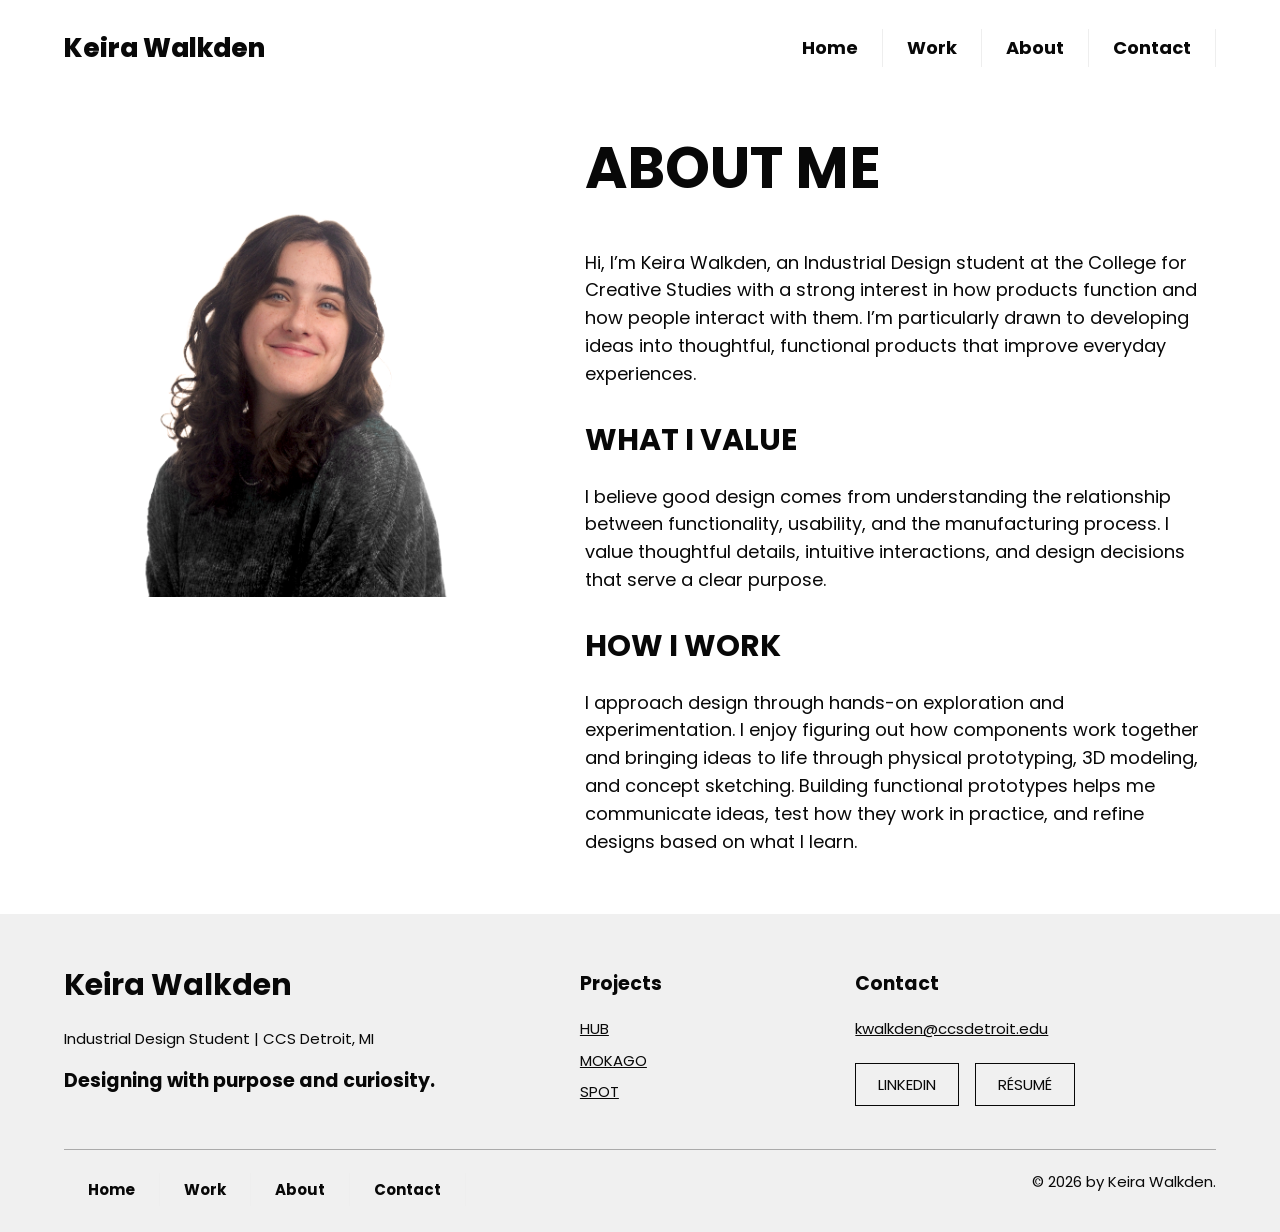
==== about.html @ 4562a286 "Adding initial content" ====
<!doctype html>
<html lang="en"><head><meta charset="utf-8"><meta name="viewport" content="width=device-width,initial-scale=1"><title>About | Keira Walkden</title><meta name="description" content="Keira Walkden — Industrial Design student at CCS Detroit. Thoughtful products through hands-on experimentation and user-centered problem-solving."><link rel="stylesheet" href="styles.css"></head><body><a class="skip" href="#main">Skip to content</a><header><a class="brand" href="index.html">Keira Walkden</a><nav aria-label="Main navigation"><a href="index.html">Home</a><a href="work.html">Work</a><a href="about.html">About</a><a href="contact.html">Contact</a></nav></header><main id="main"><section class="about"><img src="assets/portrait.png" alt="Keira Walkden" width="1000" height="1000"><div><h1>About me</h1><p>Hi, I’m Keira Walkden, an Industrial Design student at the College for Creative Studies with a strong interest in how products function and how people interact with them. I’m particularly drawn to developing ideas into thoughtful, functional products that improve everyday experiences.</p><h2>What I value</h2><p>I believe good design comes from understanding the relationship between functionality, usability, and the manufacturing process. I value thoughtful details, intuitive interactions, and design decisions that serve a clear purpose.</p><h2>How I work</h2><p>I approach design through hands-on exploration and experimentation. I enjoy figuring out how components work together and bringing ideas to life through physical prototyping, 3D modeling, and concept sketching. Building functional prototypes helps me communicate ideas, test how they work in practice, and refine designs based on what I learn.</p></div></section></main><footer><div><h2>Keira Walkden</h2><p>Industrial Design Student | CCS Detroit, MI</p><h3>Designing with purpose and curiosity.</h3></div><div><h3>Projects</h3><a href="hub-shopstool.html">HUB</a><a href="mokago-coffeemaker.html">MOKAGO</a><a href="spot-lamp.html">SPOT</a></div><div><h3>Contact</h3><a href="mailto:kwalkden@ccsdetroit.edu">kwalkden@ccsdetroit.edu</a><div class="buttons"><a href="https://www.linkedin.com/in/keira-walkden/">LinkedIn</a><a href="assets/resume.pdf">Résumé</a></div></div><div class="footer-bottom"><nav aria-label="Main navigation"><a href="index.html">Home</a><a href="work.html">Work</a><a href="about.html">About</a><a href="contact.html">Contact</a></nav><p>© 2026 by Keira Walkden.</p></div></footer></body></html>
---- styles.css ----
@font-face{font-family:Poppins;font-weight:400;font-style:normal;font-display:swap;src:url(assets/poppins-400.woff2) format("woff2")}@font-face{font-family:Poppins;font-weight:700;font-style:normal;font-display:swap;src:url(assets/poppins-700.woff2) format("woff2")}@font-face{font-family:Poppins;font-weight:800;font-style:normal;font-display:swap;src:url(assets/poppins-800.woff2) format("woff2")}*{box-sizing:border-box}html{scroll-behavior:smooth}body{margin:0;color:#080808;background:white;font-family:Arial,Helvetica,sans-serif;font-size:18px;line-height:1.55}a{color:inherit}header{max-width:1440px;margin:auto;padding:28px 5%;display:flex;align-items:center;justify-content:space-between;gap:24px}.brand{font-size:26px;font-weight:800;text-decoration:none}nav{display:flex;gap:0}nav a{padding:5px 24px;text-decoration:none;font-weight:700;border-right:1px solid #eee}nav a:hover{text-decoration:underline}main{max-width:1440px;margin:auto}section{padding:40px 5%}h1,h2,h3,p{margin-top:0}h1,h2{text-transform:uppercase;line-height:1.12}h1{font-size:clamp(36px,4.5vw,64px)}h2{font-size:36px}h3{font-size:18px}.hero{display:grid;grid-template-columns:40% 60%;align-items:center;padding-top:20px}.hero>img{width:100%;height:auto}.nameplate{background:#82272c;color:white;border-radius:3px;padding:24px 28px}.nameplate p{margin-bottom:4px;font-size:22px}.nameplate h1{margin:0;white-space:nowrap;font-size:clamp(28px,4vw,60px)}.intro{font-size:22px;padding:28px;margin:0}.section-title{text-align:center;font-size:clamp(42px,5vw,64px);margin-bottom:40px}.projects{display:grid;grid-template-columns:repeat(3,1fr);gap:32px}.project img{display:block;width:100%;height:auto;aspect-ratio:1;object-fit:cover;transition:opacity .2s}.project:hover img{opacity:.85}.project h3{margin-top:12px;font-size:16px}.connect{text-align:center;padding:80px 24px}.connect h1,.connect h2{font-size:clamp(40px,5vw,64px)}.buttons{display:flex;justify-content:center;gap:16px;margin-top:22px}.buttons a{padding:9px 22px;border:1px solid;text-transform:uppercase;font-size:15px;text-decoration:none}.buttons a:hover{background:#82272c;color:white}.contact-page{min-height:55vh;display:flex;flex-direction:column;align-items:center;justify-content:center}.center{text-align:center}.about{display:grid;grid-template-columns:40% 1fr;gap:60px;align-items:start}.about>img{width:100%;height:auto}.about h2{font-size:30px;margin-top:36px}.project-intro{display:grid;grid-template-columns:1fr 1.5fr;gap:60px;align-items:center;padding-top:70px;padding-bottom:65px}.project-intro h1{margin-bottom:12px}.boards img{display:block;width:100%;height:auto}.boards a{display:block}.back{padding:35px 5%}footer{background:#f0f0f0;padding:55px 5% 24px;display:grid;grid-template-columns:2fr 1fr 1.5fr;gap:35px}footer h2{font-size:30px;text-transform:none}footer h3{font-size:19px}footer p,footer a{font-size:15px}footer>div>a{display:block;margin-bottom:8px}footer .buttons{justify-content:flex-start}.footer-bottom{grid-column:1/-1;border-top:1px solid #aaa;padding-top:20px;display:flex;justify-content:space-between;align-items:center}.skip{position:absolute;left:10px;top:-60px;padding:12px;background:white}.skip:focus{top:10px;z-index:10}:focus-visible{outline:3px solid #82272c;outline-offset:5px}@media(max-width:760px){header{flex-wrap:wrap;padding:20px 6%}.brand{font-size:24px}nav{flex-wrap:wrap}nav a{padding:6px 14px}header nav a:first-child{padding-left:0}.hero,.about,.project-intro{grid-template-columns:1fr;gap:24px}.hero>img{max-width:400px;justify-self:center}.nameplate h1{font-size:clamp(29px,7vw,48px)}.nameplate p{font-size:16px}.intro{font-size:19px;padding:24px 0}.projects{grid-template-columns:1fr;gap:28px}.project h3{font-size:18px}section{padding:30px 6%}.about>img{max-width:350px;margin:auto}.project-intro{padding-top:35px}.connect{padding:60px 6%}footer{grid-template-columns:1fr;gap:22px}.footer-bottom{display:block}footer nav a{padding-left:0;margin-right:15px}.boards{padding:0 8px}}@media(prefers-reduced-motion:reduce){html{scroll-behavior:auto}*{transition:none!important}}body{font-family:Poppins,Arial,sans-serif}.nameplate h1{font-size:clamp(26px,3.5vw,52px)}
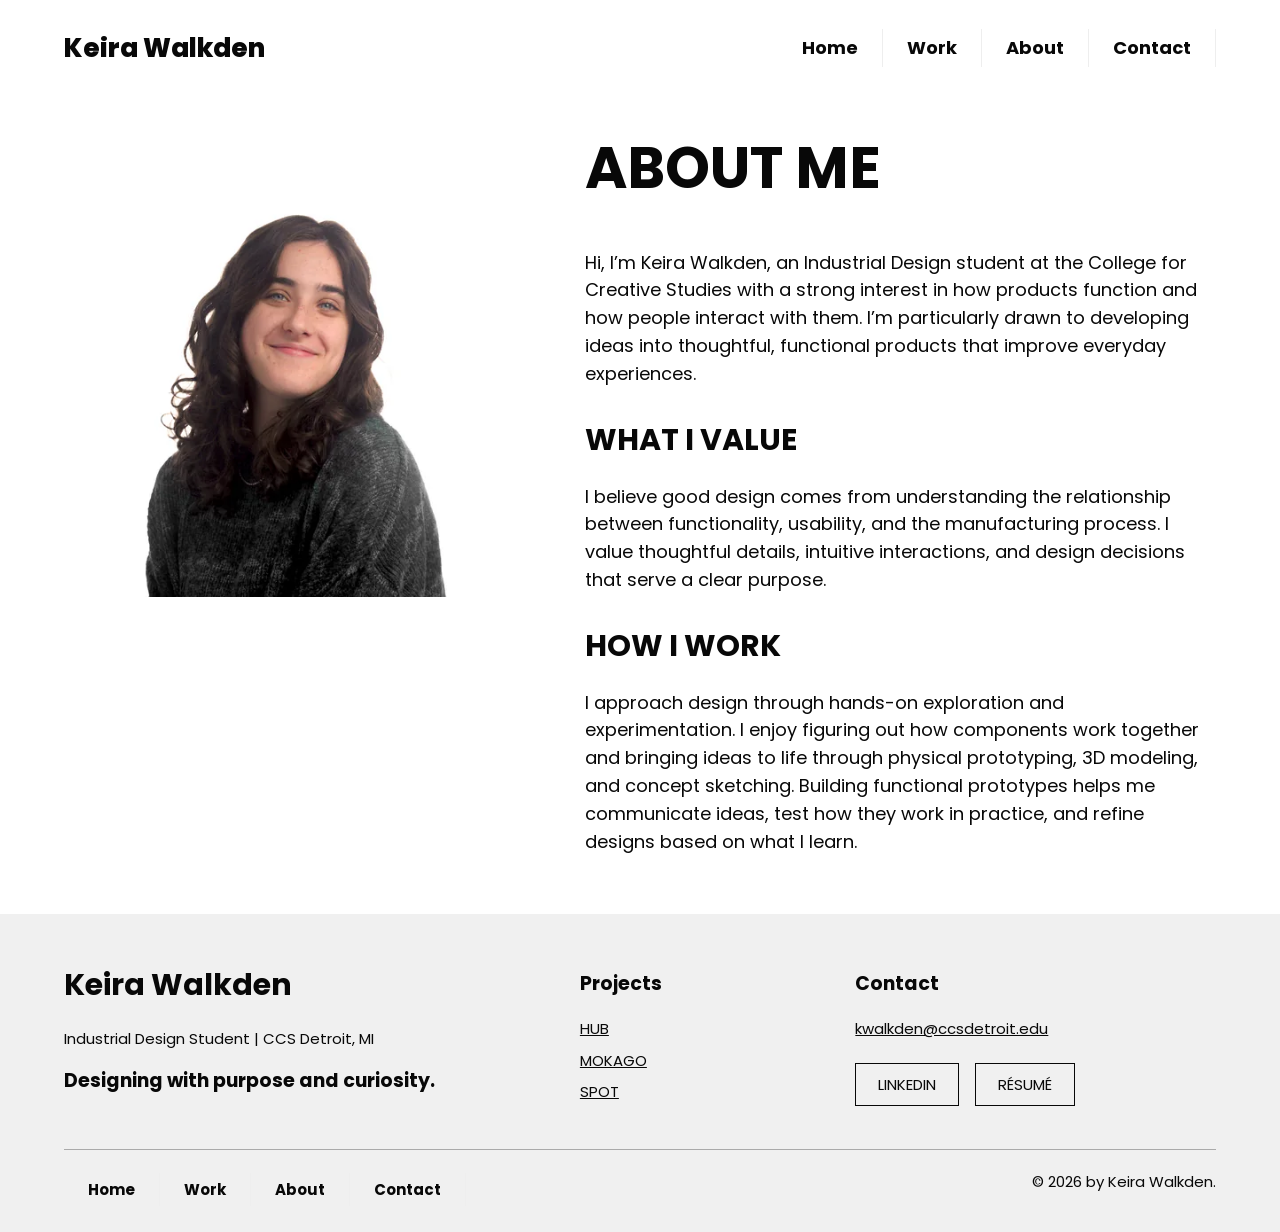
==== commit 10caea55: "reduced image sizes for web 22" ====
--- a/about.html
+++ b/about.html
@@ -1,2 +1,2 @@
 <!doctype html>
-<html lang="en"><head><meta charset="utf-8"><meta name="viewport" content="width=device-width,initial-scale=1"><title>About | Keira Walkden</title><meta name="description" content="Keira Walkden — Industrial Design student at CCS Detroit. Thoughtful products through hands-on experimentation and user-centered problem-solving."><link rel="stylesheet" href="styles.css"></head><body><a class="skip" href="#main">Skip to content</a><header><a class="brand" href="index.html">Keira Walkden</a><nav aria-label="Main navigation"><a href="index.html">Home</a><a href="work.html">Work</a><a href="about.html">About</a><a href="contact.html">Contact</a></nav></header><main id="main"><section class="about"><img src="assets/portrait.png" alt="Keira Walkden" width="1000" height="1000"><div><h1>About me</h1><p>Hi, I’m Keira Walkden, an Industrial Design student at the College for Creative Studies with a strong interest in how products function and how people interact with them. I’m particularly drawn to developing ideas into thoughtful, functional products that improve everyday experiences.</p><h2>What I value</h2><p>I believe good design comes from understanding the relationship between functionality, usability, and the manufacturing process. I value thoughtful details, intuitive interactions, and design decisions that serve a clear purpose.</p><h2>How I work</h2><p>I approach design through hands-on exploration and experimentation. I enjoy figuring out how components work together and bringing ideas to life through physical prototyping, 3D modeling, and concept sketching. Building functional prototypes helps me communicate ideas, test how they work in practice, and refine designs based on what I learn.</p></div></section></main><footer><div><h2>Keira Walkden</h2><p>Industrial Design Student | CCS Detroit, MI</p><h3>Designing with purpose and curiosity.</h3></div><div><h3>Projects</h3><a href="hub-shopstool.html">HUB</a><a href="mokago-coffeemaker.html">MOKAGO</a><a href="spot-lamp.html">SPOT</a></div><div><h3>Contact</h3><a href="mailto:kwalkden@ccsdetroit.edu">kwalkden@ccsdetroit.edu</a><div class="buttons"><a href="https://www.linkedin.com/in/keira-walkden/">LinkedIn</a><a href="assets/resume.pdf">Résumé</a></div></div><div class="footer-bottom"><nav aria-label="Main navigation"><a href="index.html">Home</a><a href="work.html">Work</a><a href="about.html">About</a><a href="contact.html">Contact</a></nav><p>© 2026 by Keira Walkden.</p></div></footer></body></html>+<html lang="en"><head><meta charset="utf-8"><meta name="viewport" content="width=device-width,initial-scale=1"><title>About | Keira Walkden</title><meta name="description" content="Keira Walkden — Industrial Design student at CCS Detroit. Thoughtful products through hands-on experimentation and user-centered problem-solving."><link rel="stylesheet" href="styles.css"></head><body><a class="skip" href="#main">Skip to content</a><header><a class="brand" href="index.html">Keira Walkden</a><nav aria-label="Main navigation"><a href="index.html">Home</a><a href="work.html">Work</a><a href="about.html">About</a><a href="contact.html">Contact</a></nav></header><main id="main"><section class="about"><img src="assets/portrait.webp" srcset="assets/portrait-520w.webp 520w, assets/portrait.webp 1040w" sizes="(max-width: 760px) 350px, (max-width: 1440px) 36vw, 520px" alt="Keira Walkden" width="1040" height="1040"><div><h1>About me</h1><p>Hi, I’m Keira Walkden, an Industrial Design student at the College for Creative Studies with a strong interest in how products function and how people interact with them. I’m particularly drawn to developing ideas into thoughtful, functional products that improve everyday experiences.</p><h2>What I value</h2><p>I believe good design comes from understanding the relationship between functionality, usability, and the manufacturing process. I value thoughtful details, intuitive interactions, and design decisions that serve a clear purpose.</p><h2>How I work</h2><p>I approach design through hands-on exploration and experimentation. I enjoy figuring out how components work together and bringing ideas to life through physical prototyping, 3D modeling, and concept sketching. Building functional prototypes helps me communicate ideas, test how they work in practice, and refine designs based on what I learn.</p></div></section></main><footer><div><h2>Keira Walkden</h2><p>Industrial Design Student | CCS Detroit, MI</p><h3>Designing with purpose and curiosity.</h3></div><div><h3>Projects</h3><a href="hub-shopstool.html">HUB</a><a href="mokago-coffeemaker.html">MOKAGO</a><a href="spot-lamp.html">SPOT</a></div><div><h3>Contact</h3><a href="mailto:kwalkden@ccsdetroit.edu">kwalkden@ccsdetroit.edu</a><div class="buttons"><a href="https://www.linkedin.com/in/keira-walkden/">LinkedIn</a><a href="assets/resume.pdf">Résumé</a></div></div><div class="footer-bottom"><nav aria-label="Main navigation"><a href="index.html">Home</a><a href="work.html">Work</a><a href="about.html">About</a><a href="contact.html">Contact</a></nav><p>© 2026 by Keira Walkden.</p></div></footer></body></html>
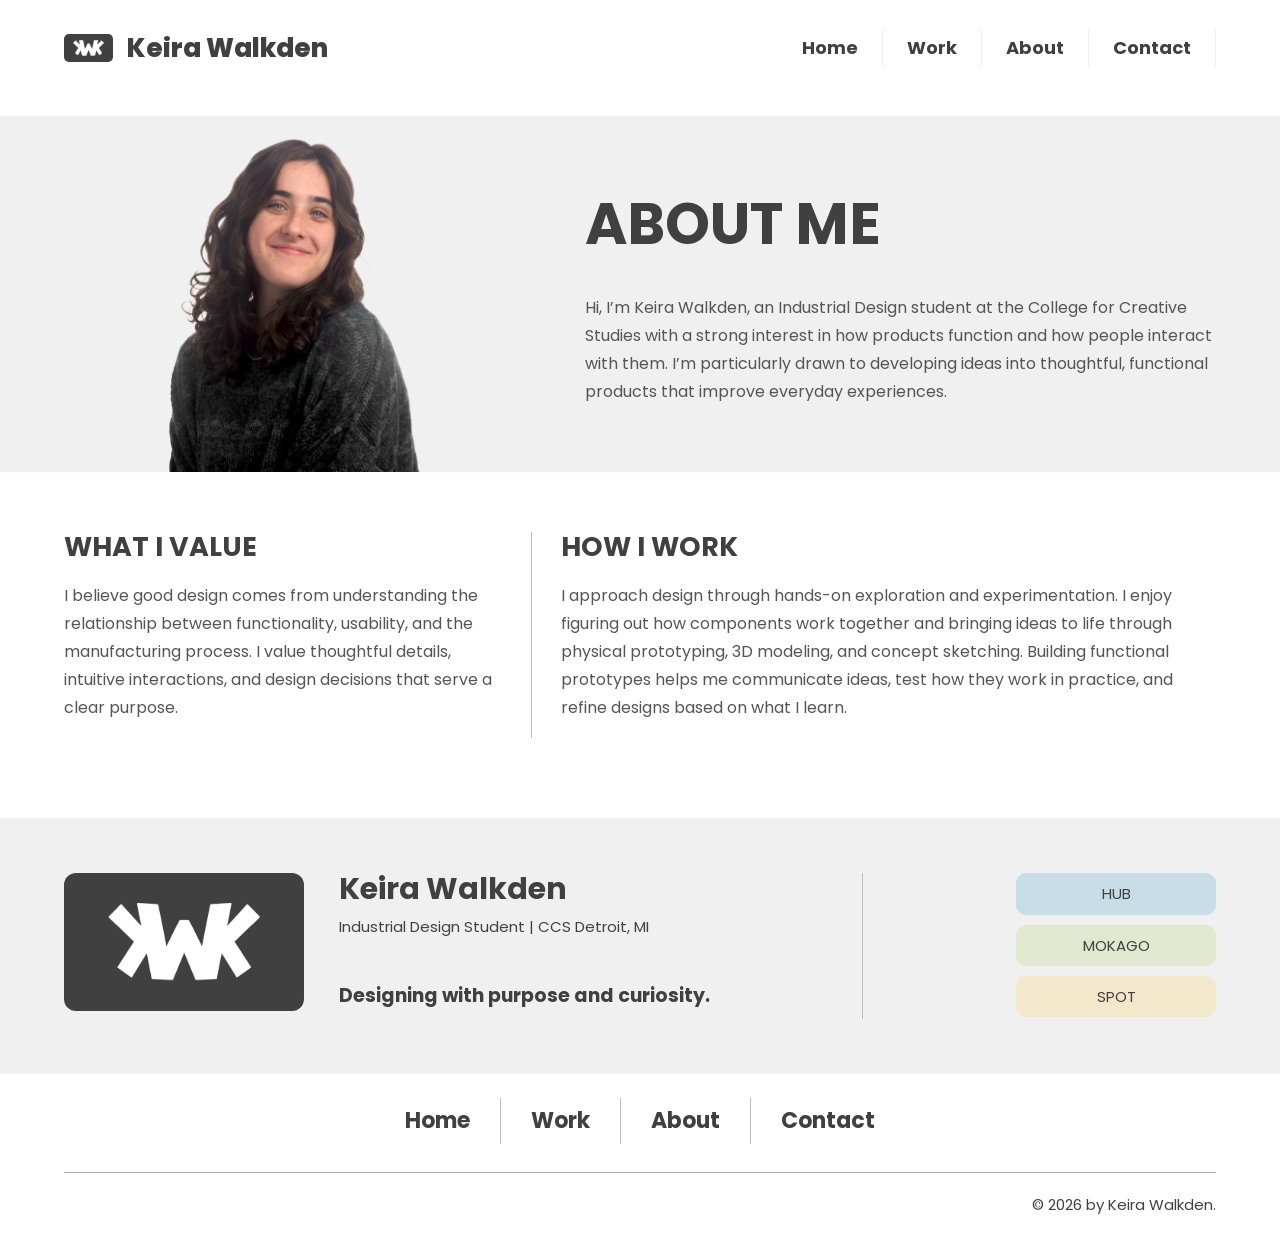
==== commit 3e6662e5: "updating website full redo 11/17/2026" ====
--- a/about.html
+++ b/about.html
@@ -1,2 +1,2 @@
 <!doctype html>
-<html lang="en"><head><meta charset="utf-8"><meta name="viewport" content="width=device-width,initial-scale=1"><title>About | Keira Walkden</title><meta name="description" content="Keira Walkden — Industrial Design student at CCS Detroit. Thoughtful products through hands-on experimentation and user-centered problem-solving."><link rel="stylesheet" href="styles.css"></head><body><a class="skip" href="#main">Skip to content</a><header><a class="brand" href="index.html">Keira Walkden</a><nav aria-label="Main navigation"><a href="index.html">Home</a><a href="work.html">Work</a><a href="about.html">About</a><a href="contact.html">Contact</a></nav></header><main id="main"><section class="about"><img src="assets/portrait.webp" srcset="assets/portrait-520w.webp 520w, assets/portrait.webp 1040w" sizes="(max-width: 760px) 350px, (max-width: 1440px) 36vw, 520px" alt="Keira Walkden" width="1040" height="1040"><div><h1>About me</h1><p>Hi, I’m Keira Walkden, an Industrial Design student at the College for Creative Studies with a strong interest in how products function and how people interact with them. I’m particularly drawn to developing ideas into thoughtful, functional products that improve everyday experiences.</p><h2>What I value</h2><p>I believe good design comes from understanding the relationship between functionality, usability, and the manufacturing process. I value thoughtful details, intuitive interactions, and design decisions that serve a clear purpose.</p><h2>How I work</h2><p>I approach design through hands-on exploration and experimentation. I enjoy figuring out how components work together and bringing ideas to life through physical prototyping, 3D modeling, and concept sketching. Building functional prototypes helps me communicate ideas, test how they work in practice, and refine designs based on what I learn.</p></div></section></main><footer><div><h2>Keira Walkden</h2><p>Industrial Design Student | CCS Detroit, MI</p><h3>Designing with purpose and curiosity.</h3></div><div><h3>Projects</h3><a href="hub-shopstool.html">HUB</a><a href="mokago-coffeemaker.html">MOKAGO</a><a href="spot-lamp.html">SPOT</a></div><div><h3>Contact</h3><a href="mailto:kwalkden@ccsdetroit.edu">kwalkden@ccsdetroit.edu</a><div class="buttons"><a href="https://www.linkedin.com/in/keira-walkden/">LinkedIn</a><a href="assets/resume.pdf">Résumé</a></div></div><div class="footer-bottom"><nav aria-label="Main navigation"><a href="index.html">Home</a><a href="work.html">Work</a><a href="about.html">About</a><a href="contact.html">Contact</a></nav><p>© 2026 by Keira Walkden.</p></div></footer></body></html>+<html lang="en"><head><meta charset="utf-8"><meta name="viewport" content="width=device-width,initial-scale=1"><title>About | Keira Walkden</title><meta name="description" content="Keira Walkden — Industrial Design student at CCS Detroit. Thoughtful products through hands-on experimentation and user-centered problem-solving."><link rel="stylesheet" href="styles.css"></head><body><a class="skip" href="#main">Skip to content</a><header><a class="brand" href="index.html"><img class="brand-logo" src="assets/keira-walkden-logo.webp" alt="" width="252" height="144"><span>Keira Walkden</span></a><nav aria-label="Main navigation"><a href="index.html">Home</a><a href="work.html">Work</a><a href="about.html">About</a><a href="contact.html">Contact</a></nav></header><main id="main"><section class="about"><img src="assets/headshot-transparent.png" alt="Keira Walkden" width="1040" height="1396"><div class="about-intro"><h1>About me</h1><p>Hi, I’m Keira Walkden, an Industrial Design student at the College for Creative Studies with a strong interest in how products function and how people interact with them. I’m particularly drawn to developing ideas into thoughtful, functional products that improve everyday experiences.</p></div></section><section class="about-details"><div><h2>What I value</h2><p>I believe good design comes from understanding the relationship between functionality, usability, and the manufacturing process. I value thoughtful details, intuitive interactions, and design decisions that serve a clear purpose.</p></div><div><h2>How I work</h2><p>I approach design through hands-on exploration and experimentation. I enjoy figuring out how components work together and bringing ideas to life through physical prototyping, 3D modeling, and concept sketching. Building functional prototypes helps me communicate ideas, test how they work in practice, and refine designs based on what I learn.</p></div></section></main><footer><div class="footer-logo"><a href="index.html" aria-label="Keira Walkden home"><img src="assets/keira-walkden-logo-large.webp" alt="" width="630" height="360" loading="lazy"></a></div><div class="footer-identity"><h2>Keira Walkden</h2><p>Industrial Design Student | CCS Detroit, MI</p><h3>Designing with purpose and curiosity.</h3></div><div class="footer-divider" aria-hidden="true"></div><div class="footer-projects" aria-label="Projects"><a class="footer-project-button project-hub" href="hub-shopstool.html">HUB</a><a class="footer-project-button project-mokago" href="mokago-coffeemaker.html">MOKAGO</a><a class="footer-project-button project-spot" href="spot-lamp.html">SPOT</a></div><div class="footer-lower"><div class="footer-pages"><nav aria-label="Footer navigation"><a href="index.html">Home</a><a href="work.html">Work</a><a href="about.html">About</a><a href="contact.html">Contact</a></nav></div><div class="footer-bottom"><p>© 2026 by Keira Walkden.</p></div></div></footer></body></html>
--- a/styles.css
+++ b/styles.css
@@ -1 +1,187 @@
-@font-face{font-family:Poppins;font-weight:400;font-style:normal;font-display:swap;src:url(assets/poppins-400.woff2) format("woff2")}@font-face{font-family:Poppins;font-weight:700;font-style:normal;font-display:swap;src:url(assets/poppins-700.woff2) format("woff2")}@font-face{font-family:Poppins;font-weight:800;font-style:normal;font-display:swap;src:url(assets/poppins-800.woff2) format("woff2")}*{box-sizing:border-box}html{scroll-behavior:smooth}body{margin:0;color:#080808;background:white;font-family:Arial,Helvetica,sans-serif;font-size:18px;line-height:1.55}a{color:inherit}header{max-width:1440px;margin:auto;padding:28px 5%;display:flex;align-items:center;justify-content:space-between;gap:24px}.brand{font-size:26px;font-weight:800;text-decoration:none}nav{display:flex;gap:0}nav a{padding:5px 24px;text-decoration:none;font-weight:700;border-right:1px solid #eee}nav a:hover{text-decoration:underline}main{max-width:1440px;margin:auto}section{padding:40px 5%}h1,h2,h3,p{margin-top:0}h1,h2{text-transform:uppercase;line-height:1.12}h1{font-size:clamp(36px,4.5vw,64px)}h2{font-size:36px}h3{font-size:18px}.hero{display:grid;grid-template-columns:40% 60%;align-items:center;padding-top:20px}.hero>img{width:100%;height:auto}.nameplate{background:#82272c;color:white;border-radius:3px;padding:24px 28px}.nameplate p{margin-bottom:4px;font-size:22px}.nameplate h1{margin:0;white-space:nowrap;font-size:clamp(28px,4vw,60px)}.intro{font-size:22px;padding:28px;margin:0}.section-title{text-align:center;font-size:clamp(42px,5vw,64px);margin-bottom:40px}.projects{display:grid;grid-template-columns:repeat(3,1fr);gap:32px}.project img{display:block;width:100%;height:auto;aspect-ratio:1;object-fit:cover;transition:opacity .2s}.project:hover img{opacity:.85}.project h3{margin-top:12px;font-size:16px}.connect{text-align:center;padding:80px 24px}.connect h1,.connect h2{font-size:clamp(40px,5vw,64px)}.buttons{display:flex;justify-content:center;gap:16px;margin-top:22px}.buttons a{padding:9px 22px;border:1px solid;text-transform:uppercase;font-size:15px;text-decoration:none}.buttons a:hover{background:#82272c;color:white}.contact-page{min-height:55vh;display:flex;flex-direction:column;align-items:center;justify-content:center}.center{text-align:center}.about{display:grid;grid-template-columns:40% 1fr;gap:60px;align-items:start}.about>img{width:100%;height:auto}.about h2{font-size:30px;margin-top:36px}.project-intro{display:grid;grid-template-columns:1fr 1.5fr;gap:60px;align-items:center;padding-top:70px;padding-bottom:65px}.project-intro h1{margin-bottom:12px}.boards img{display:block;width:100%;height:auto}.boards a{display:block}.back{padding:35px 5%}footer{background:#f0f0f0;padding:55px 5% 24px;display:grid;grid-template-columns:2fr 1fr 1.5fr;gap:35px}footer h2{font-size:30px;text-transform:none}footer h3{font-size:19px}footer p,footer a{font-size:15px}footer>div>a{display:block;margin-bottom:8px}footer .buttons{justify-content:flex-start}.footer-bottom{grid-column:1/-1;border-top:1px solid #aaa;padding-top:20px;display:flex;justify-content:space-between;align-items:center}.skip{position:absolute;left:10px;top:-60px;padding:12px;background:white}.skip:focus{top:10px;z-index:10}:focus-visible{outline:3px solid #82272c;outline-offset:5px}@media(max-width:760px){header{flex-wrap:wrap;padding:20px 6%}.brand{font-size:24px}nav{flex-wrap:wrap}nav a{padding:6px 14px}header nav a:first-child{padding-left:0}.hero,.about,.project-intro{grid-template-columns:1fr;gap:24px}.hero>img{max-width:400px;justify-self:center}.nameplate h1{font-size:clamp(29px,7vw,48px)}.nameplate p{font-size:16px}.intro{font-size:19px;padding:24px 0}.projects{grid-template-columns:1fr;gap:28px}.project h3{font-size:18px}section{padding:30px 6%}.about>img{max-width:350px;margin:auto}.project-intro{padding-top:35px}.connect{padding:60px 6%}footer{grid-template-columns:1fr;gap:22px}.footer-bottom{display:block}footer nav a{padding-left:0;margin-right:15px}.boards{padding:0 8px}}@media(prefers-reduced-motion:reduce){html{scroll-behavior:auto}*{transition:none!important}}body{font-family:Poppins,Arial,sans-serif}.nameplate h1{font-size:clamp(26px,3.5vw,52px)}+@font-face{font-family:Poppins;font-weight:400;font-style:normal;font-display:swap;src:url(assets/poppins-400.woff2) format("woff2")}@font-face{font-family:Poppins;font-weight:700;font-style:normal;font-display:swap;src:url(assets/poppins-700.woff2) format("woff2")}@font-face{font-family:Poppins;font-weight:800;font-style:normal;font-display:swap;src:url(assets/poppins-800.woff2) format("woff2")}*{box-sizing:border-box}html{scroll-behavior:smooth}body{margin:0;color:#404040;background:white;font-family:Arial,Helvetica,sans-serif;font-size:18px;line-height:1.55}a{color:inherit}header{max-width:1440px;margin:auto;padding:28px 5%;display:flex;align-items:center;justify-content:space-between;gap:24px}.brand{font-size:26px;font-weight:800;text-decoration:none}nav{display:flex;gap:0}nav a{padding:5px 24px;text-decoration:none;font-weight:700;border-right:1px solid #eee}nav a:hover{text-decoration:underline}main{max-width:1440px;margin:auto}section{padding:40px 5%}h1,h2,h3,p{margin-top:0}h1,h2{text-transform:uppercase;line-height:1.12}h1{font-size:clamp(36px,4.5vw,64px)}h2{font-size:36px}h3{font-size:18px}.hero{display:grid;grid-template-columns:40% 60%;align-items:center;padding-top:20px}.hero>img{width:100%;height:auto}.nameplate{background:#82272c;color:white;border-radius:3px;padding:24px 28px}.nameplate p{margin-bottom:4px;font-size:22px}.nameplate h1{margin:0;white-space:nowrap;font-size:clamp(28px,4vw,60px)}.intro{font-size:22px;padding:28px;margin:0}.section-title{text-align:center;font-size:clamp(42px,5vw,64px);margin-bottom:40px}.projects{display:grid;grid-template-columns:repeat(3,1fr);gap:32px}.project img{display:block;width:100%;height:auto;aspect-ratio:1;object-fit:cover;transition:opacity .2s}.project:hover img{opacity:.85}.project h3{margin-top:12px;font-size:16px}.connect{text-align:center;padding:80px 24px}.connect h1,.connect h2{font-size:clamp(40px,5vw,64px)}.buttons{display:flex;justify-content:center;gap:16px;margin-top:22px}.buttons a{padding:9px 22px;border:1px solid;border-radius:10px;text-transform:uppercase;font-size:15px;text-decoration:none}.buttons a:hover{background:#404040;color:white}.contact-page{min-height:55vh;display:flex;flex-direction:column;align-items:center;justify-content:center}.center{text-align:center}.about{display:grid;grid-template-columns:40% 1fr;gap:60px;align-items:start}.about>img{width:100%;height:auto}.about h2{font-size:30px;margin-top:36px}.project-intro{display:flex;flex-direction:column;gap:24px;align-items:flex-start;padding-top:70px;padding-bottom:65px}.project-intro p{margin-bottom:0}.project-intro>div:first-child>p{font-size:clamp(17px,1.5vw,20px);font-weight:400;color:#555}.project-intro>p{max-width:900px;font-size:clamp(16px,1.25vw,18px);font-weight:400;color:#555;line-height:1.75}.project-intro h1{margin-bottom:12px}.boards img{display:block;width:100%;height:auto}.boards a{display:block}.back{padding:35px 5%}footer{background:#f0f0f0;padding:55px 5% 24px;display:grid;grid-template-columns:2fr 1fr 1.5fr;gap:35px}footer h2{font-size:30px;text-transform:none}footer h3{font-size:19px}footer p,footer a{font-size:15px}footer>div>a{display:block;margin-bottom:8px}footer .buttons{justify-content:flex-start}.footer-bottom{grid-column:1/-1;border-top:1px solid #aaa;padding-top:20px;display:flex;justify-content:space-between;align-items:center}.skip{position:absolute;left:10px;top:-60px;padding:12px;background:white}.skip:focus{top:10px;z-index:10}:focus-visible{outline:3px solid #82272c;outline-offset:5px}@media(max-width:760px){header{flex-wrap:wrap;padding:20px 6%}.brand{font-size:24px}nav{flex-wrap:wrap}nav a{padding:6px 14px}header nav a:first-child{padding-left:0}.hero,.about,.project-intro{grid-template-columns:1fr;gap:24px}.hero>img{max-width:400px;justify-self:center}.nameplate h1{font-size:clamp(29px,7vw,48px)}.nameplate p{font-size:16px}.intro{font-size:19px;padding:24px 0}.projects{grid-template-columns:1fr;gap:28px}.project h3{font-size:18px}section{padding:30px 6%}.about>img{max-width:350px;margin:auto}.project-intro{padding-top:35px}.connect{padding:60px 6%}footer{grid-template-columns:1fr;gap:22px}.footer-bottom{display:block}footer nav a{padding-left:0;margin-right:15px}.boards{padding:0 8px}}@media(prefers-reduced-motion:reduce){html{scroll-behavior:auto}*{transition:none!important}}body{font-family:Poppins,Arial,sans-serif}.nameplate h1{font-size:clamp(26px,3.5vw,52px)}
+.project-download{max-width:100%}.project-download .buttons{justify-content:flex-start;margin-top:0}.project-download p{font-size:14px;margin:10px 0 0;color:#555}
+
+.project-download .buttons a{background:#fff;color:#404040;border:1px solid var(--project-color,#82272c);border-radius:12px;padding:12px 24px;text-align:center;transition:background-color .2s,color .2s}.project-download .buttons a:hover,.project-download .buttons a:focus-visible{background:var(--project-color,#82272c);color:#404040}
+
+.project-hub{--project-color:#c8dce8}
+.project-mokago{--project-color:#e0e8d0}
+.project-spot{--project-color:#f4e8cc}
+.project-page .project-intro>div:first-child{width:100%}
+.project-page .project-intro h1{position:relative;isolation:isolate;padding:22px 0;margin-bottom:22px}
+.project-page .project-intro h1::before{content:"";position:absolute;inset:0;z-index:-1;background:var(--project-color);box-shadow:0 0 0 100vmax var(--project-color);clip-path:inset(0 -100vmax)}
+.project-page .project-download .buttons a:focus-visible{outline-color:#404040}
+
+.brand{display:inline-flex;align-items:center;gap:14px}.brand-logo{display:block;width:49px;height:28px;object-fit:contain;border-radius:5px;flex-shrink:0}.brand span{white-space:nowrap}@media(max-width:760px){.brand{gap:12px}.brand-logo{width:45.5px;height:26px;border-radius:5px}}
+
+footer{grid-template-columns:2fr 1fr 1.5fr 1fr;align-items:start}
+.footer-pages nav{display:flex;flex-direction:column;align-items:flex-start;gap:8px}
+.footer-pages nav a{padding:0;border:0;margin:0;font-weight:400;text-decoration:underline}
+.footer-bottom{justify-content:flex-end}
+.footer-bottom p{margin-bottom:0}
+@media(max-width:1000px){footer{grid-template-columns:1fr 1fr}}
+@media(max-width:760px){footer{grid-template-columns:1fr}}
+
+.footer-projects .footer-project-button{display:block;width:fit-content;min-width:112px;max-width:100%;padding:8px 18px;margin-bottom:10px;border:1px solid var(--project-color);border-radius:10px;background:var(--project-color);color:#404040;text-align:center;text-decoration:none;transition:background-color .2s}
+.footer-projects .footer-project-button:hover,.footer-projects .footer-project-button:focus-visible{background:transparent}
+
+.email-button{display:inline-block;max-width:100%;padding:9px 16px;border:1px solid #404040;border-radius:10px;color:#404040;font-size:15px;text-decoration:none;overflow-wrap:anywhere;transition:background-color .2s,color .2s}
+.email-button:hover,.email-button:focus-visible{background:#404040;color:#fff}
+footer>div>a.email-button{display:inline-block;width:fit-content}
+
+.footer-contact-links{display:flex;flex-direction:column;align-items:flex-start;justify-content:flex-start;gap:16px}
+.footer-contact-links .email-button{margin:0}
+.footer-contact-links .buttons{margin:0;gap:16px}
+@media(max-width:1000px){.footer-contact-links{min-height:0}}
+
+footer{grid-template-columns:2fr 1fr 1.5fr}
+.footer-pages{grid-column:1/-1}
+.footer-pages nav{flex-direction:row;flex-wrap:wrap;gap:16px 32px}
+.footer-pages nav a{font-weight:700;text-decoration:none}
+.footer-pages nav a:hover{text-decoration:underline}
+@media(max-width:1000px){footer{grid-template-columns:1fr 1fr}}
+@media(max-width:760px){footer{grid-template-columns:1fr}}
+
+.footer-pages nav{justify-content:center;gap:0}
+.footer-pages nav a{padding:5px 24px;border-right:1px solid #eee;margin:0}
+@media(max-width:760px){.footer-pages nav a{padding:6px 14px;margin:0}}
+
+.footer-pages nav a{font-size:18px;font-weight:700;border-right:1px solid #eee}
+
+footer{grid-template-columns:2fr 1.5fr 1fr}
+.footer-projects{justify-self:end;text-align:right}
+.footer-projects .footer-project-button{margin-left:auto}
+@media(max-width:1000px){footer{grid-template-columns:1fr 1fr}}
+@media(max-width:760px){footer{grid-template-columns:1fr}.footer-projects{justify-self:start;text-align:left}.footer-projects .footer-project-button{margin-left:0}}
+
+.footer-projects{width:100%;max-width:200px;text-align:left}
+.footer-projects .footer-project-button{width:100%;min-width:0;margin-left:0}
+
+footer{grid-template-columns:160px 1.4fr 1.4fr 1fr}
+.footer-logo a{display:block;width:160px;max-width:100%}
+.footer-logo img{display:block;width:100%;height:auto;border-radius:12px}
+@media(max-width:1100px){footer{grid-template-columns:1fr 1fr}}
+@media(max-width:760px){footer{grid-template-columns:1fr}.footer-logo a{width:140px}}
+
+.footer-pages nav a{font-size:22px;padding:6px 30px;border-right:1px solid #bcbcbc}
+.footer-pages nav a:last-child{border-right:0}
+@media(max-width:760px){.footer-pages nav a{font-size:19px;padding:6px 14px}}
+
+footer{padding-bottom:0}
+.footer-lower{grid-column:1/-1;display:grid;gap:28px;padding:24px 0;background:#fff;box-shadow:0 0 0 100vmax #fff;clip-path:inset(0 -100vmax)}
+
+footer{grid-template-columns:160px 1fr 200px}
+@media(max-width:1100px){footer{grid-template-columns:140px 1fr 180px}}
+@media(max-width:760px){footer{grid-template-columns:1fr}}
+
+footer{grid-template-columns:240px 1fr 200px}
+.footer-logo a{width:240px}
+@media(max-width:1100px){footer{grid-template-columns:200px 1fr 180px}.footer-logo a{width:200px}}
+@media(max-width:760px){footer{grid-template-columns:1fr}.footer-logo a{width:200px}}
+
+.footer-identity{display:flex;flex-direction:column;min-height:137.143px}
+.footer-identity h2{margin-bottom:8px}
+.footer-identity>p{margin-bottom:20px}
+.footer-identity h3{margin-top:auto;margin-bottom:0}
+@media(max-width:1100px){.footer-identity{min-height:114.286px}}
+@media(max-width:760px){.footer-identity{min-height:0}.footer-identity h3{margin-top:12px}}
+
+.footer-projects{position:relative}
+.footer-projects::before{content:"";position:absolute;left:-18px;top:0;bottom:10px;width:1px;background:#bcbcbc}
+@media(max-width:760px){.footer-projects::before{display:none}}
+
+footer{grid-template-columns:240px max-content minmax(1px,1fr) 200px}
+.footer-projects::before{display:none}
+.footer-divider{align-self:stretch;background:linear-gradient(to right,transparent calc(50% - .5px),#bcbcbc calc(50% - .5px),#bcbcbc calc(50% + .5px),transparent calc(50% + .5px));margin-bottom:10px}
+@media(max-width:1100px){footer{grid-template-columns:200px minmax(0,1fr) 1px 180px;gap:24px}}
+@media(max-width:760px){footer{grid-template-columns:1fr}.footer-divider{display:none}}
+
+footer{row-gap:55px}
+.footer-projects .footer-project-button:last-child{margin-bottom:0}
+.footer-divider{margin-bottom:0}
+@media(max-width:1100px){footer{row-gap:55px}}
+@media(max-width:760px){footer{row-gap:32px;padding-top:32px}}
+
+.contact-page .email-button,.contact-page .buttons a{font-size:20px;padding:15px 28px;border-radius:12px}
+.contact-page .buttons{gap:20px;margin-top:24px}
+.contact-page .buttons a{min-width:160px;text-align:center}
+@media(max-width:760px){.contact-page .email-button,.contact-page .buttons a{font-size:17px;padding:14px 20px}.contact-page .buttons{gap:16px}.contact-page .buttons a{min-width:130px}}
+
+.contact-panel{display:grid;width:max-content;max-width:100%;text-align:center}
+.contact-page .contact-panel h1{font-size:clamp(30px,5vw,64px);white-space:nowrap}
+.contact-panel .email-button{width:100%;text-align:center}
+.contact-page .contact-panel .buttons{display:grid;grid-template-columns:1fr 1fr;width:100%}
+.contact-page .contact-panel .buttons a{min-width:0;width:100%}
+
+.contact-page .contact-panel h1{position:relative;isolation:isolate;padding:22px 0}
+.contact-page .contact-panel h1::before{content:"";position:absolute;inset:0;z-index:-1;background:#f0f0f0;box-shadow:0 0 0 100vmax #f0f0f0;clip-path:inset(0 -100vmax)}
+
+.projects-title{position:relative;isolation:isolate;padding:22px 0}.projects-title::before{content:"";position:absolute;inset:0;z-index:-1;background:#f0f0f0;box-shadow:0 0 0 100vmax #f0f0f0;clip-path:inset(0 -100vmax)}
+
+.work-page .projects-title{margin-bottom:80px}
+.work-page .projects{column-gap:56px;row-gap:96px}
+.work-page .project h3{margin-top:24px}
+.work-page main>section{padding-bottom:100px}
+@media(max-width:760px){.work-page .projects-title{margin-bottom:64px}.work-page .projects{row-gap:80px}.work-page main>section{padding-bottom:80px}}
+
+.work-page .projects-title{margin-bottom:20px}.work-page .projects-subtitle{margin-top:0;margin-bottom:80px}@media(max-width:760px){.work-page .projects-subtitle{margin-bottom:64px}}
+
+.work-page .project h3{text-align:center;font-weight:400}.work-page .project h3 strong{font-weight:700}.work-page .project h3 span{font-weight:400}
+
+.about>img{position:relative;z-index:1}
+.about-intro h1{position:relative;isolation:isolate;padding:22px 0;margin-top:0}
+.about-intro h1::before{content:"";position:absolute;inset:0;z-index:-1;background:#f0f0f0;box-shadow:0 0 0 100vmax #f0f0f0;clip-path:inset(0 -100vmax)}
+.about-details{display:grid;grid-template-columns:1fr 1fr;gap:60px;padding-top:20px;padding-bottom:80px}
+.about-details h2{font-size:30px}
+@media(max-width:760px){.about-details{grid-template-columns:1fr;gap:24px;padding-top:0;padding-bottom:60px}}
+
+.about>img{background:transparent;border:0;border-radius:0;box-shadow:none;max-height:560px;object-fit:contain;object-position:center bottom}
+
+/* About page typography follows the project introduction hierarchy. */
+.about-intro p,.about-details p{font-size:clamp(16px,1.25vw,18px);font-weight:400;line-height:1.75;color:#555}
+.about-details h2{font-size:clamp(22px,2.1vw,28px);font-weight:700;margin-bottom:20px}
+
+/* Smaller floating portrait on the About page. */
+.about>img{width:60%;max-height:336px;justify-self:center}
+
+/* Separate the two About detail columns. */
+.about-details{position:relative}
+.about-details::before{content:"";position:absolute;top:20px;bottom:80px;left:50%;width:1px;background:#bcbcbc}
+@media(max-width:760px){.about-details::before{display:none}.about-details>div+div{border-top:1px solid #bcbcbc;padding-top:24px}}
+
+/* Balance paragraph lengths with a wider How I Work column. */
+.about-details{grid-template-columns:2fr 3fr}
+.about-details::before{left:calc(41% + 6px)}
+@media(max-width:760px){.about-details{grid-template-columns:1fr}}
+
+/* Center the About introduction beside the stationary portrait. */
+.about-intro{align-self:center}
+.about-intro>p:last-child{margin-bottom:0}
+
+/* Extend the About stripe behind the full portrait and introduction. */
+.about{position:relative;isolation:isolate}
+.about::before{content:"";position:absolute;inset:20px 0 40px;z-index:-1;background:#f0f0f0;box-shadow:0 0 0 100vmax #f0f0f0;clip-path:inset(0 -100vmax)}
+.about-intro h1::before{display:none}
+@media(max-width:760px){.about::before{inset:10px 0 30px}}
+
+/* Bring the description closer without shifting the heading or portrait. */
+.about-intro>p:last-child{position:relative;top:-32px}
+
+/* Home page uses the same hierarchy and palette as the inner pages. */
+.home-page .hero{grid-template-columns:40% 1fr;gap:60px;padding-top:60px;padding-bottom:80px;position:relative;isolation:isolate}
+.home-page .hero::before{content:"";position:absolute;inset:40px 0 80px;z-index:-1;background:#f0f0f0;box-shadow:0 0 0 100vmax #f0f0f0;clip-path:inset(0 -100vmax)}
+.home-page .hero>img{width:60%;max-height:336px;object-fit:contain;justify-self:center;position:relative}
+.home-page .nameplate{background:transparent;color:#404040;padding:0;border-radius:0}
+.home-page .nameplate h1{font-size:clamp(32px,4vw,58px);white-space:normal;margin:0 0 14px}
+.home-page .nameplate p{font-size:clamp(17px,1.5vw,20px);font-weight:400;color:#555;margin-bottom:24px}
+.home-page .intro{font-size:clamp(16px,1.25vw,18px);font-weight:400;line-height:1.75;color:#555;padding:0;max-width:650px}
+.home-page .projects-title{margin-bottom:64px}
+.home-page .projects{column-gap:56px;row-gap:80px}
+.home-page .project h3{margin-top:24px;text-align:center;font-weight:400}
+.home-page .project h3 strong{font-weight:700}
+.home-page .project h3 span{font-weight:400}
+.home-page .connect{padding-top:100px;padding-bottom:100px}
+@media(max-width:760px){.home-page .hero{grid-template-columns:1fr;gap:28px;padding-top:40px;padding-bottom:60px}.home-page .hero::before{inset:20px 0 60px}.home-page .hero>img{max-width:240px;max-height:300px}.home-page .hero>div{padding-bottom:24px}.home-page .connect{padding:70px 6%}.home-page .projects-title{margin-bottom:48px}}
+
+.home-page .intro{font-size:19px;font-weight:700;color:#404040}
+
+.home-page .hero::before{background:#e3eef4;box-shadow:0 0 0 100vmax #e3eef4}
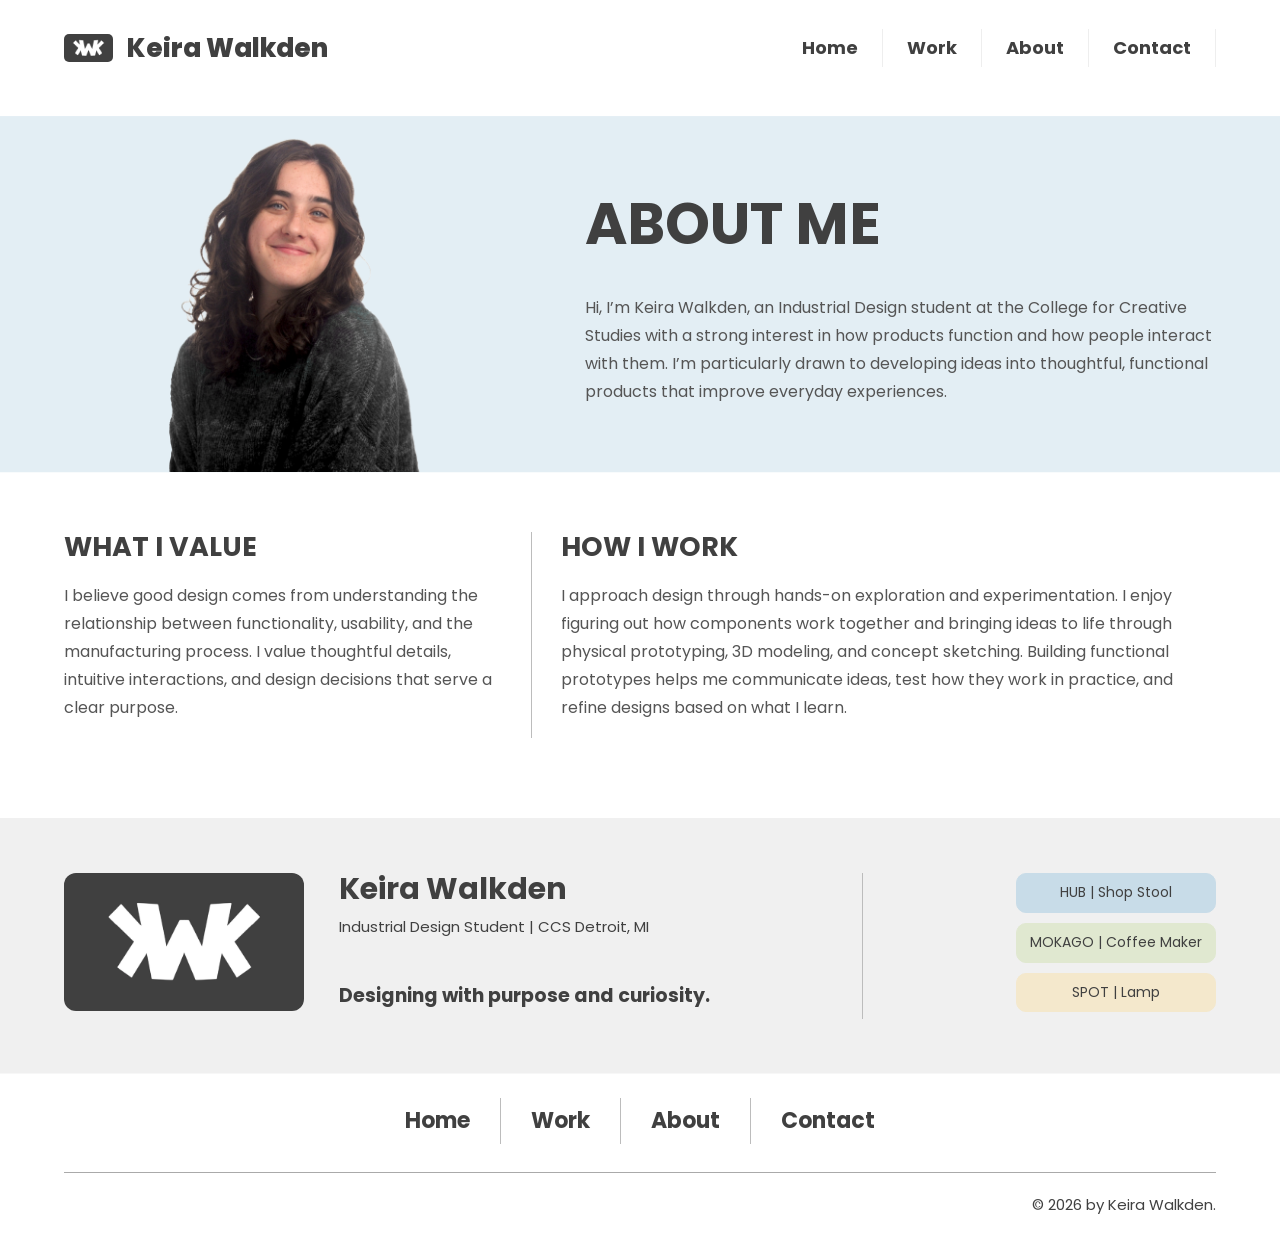
==== commit 1cffc4ee: "refining website uniformity between pages" ====
--- a/about.html
+++ b/about.html
@@ -1,2 +1,2 @@
 <!doctype html>
-<html lang="en"><head><meta charset="utf-8"><meta name="viewport" content="width=device-width,initial-scale=1"><title>About | Keira Walkden</title><meta name="description" content="Keira Walkden — Industrial Design student at CCS Detroit. Thoughtful products through hands-on experimentation and user-centered problem-solving."><link rel="stylesheet" href="styles.css"></head><body><a class="skip" href="#main">Skip to content</a><header><a class="brand" href="index.html"><img class="brand-logo" src="assets/keira-walkden-logo.webp" alt="" width="252" height="144"><span>Keira Walkden</span></a><nav aria-label="Main navigation"><a href="index.html">Home</a><a href="work.html">Work</a><a href="about.html">About</a><a href="contact.html">Contact</a></nav></header><main id="main"><section class="about"><img src="assets/headshot-transparent.png" alt="Keira Walkden" width="1040" height="1396"><div class="about-intro"><h1>About me</h1><p>Hi, I’m Keira Walkden, an Industrial Design student at the College for Creative Studies with a strong interest in how products function and how people interact with them. I’m particularly drawn to developing ideas into thoughtful, functional products that improve everyday experiences.</p></div></section><section class="about-details"><div><h2>What I value</h2><p>I believe good design comes from understanding the relationship between functionality, usability, and the manufacturing process. I value thoughtful details, intuitive interactions, and design decisions that serve a clear purpose.</p></div><div><h2>How I work</h2><p>I approach design through hands-on exploration and experimentation. I enjoy figuring out how components work together and bringing ideas to life through physical prototyping, 3D modeling, and concept sketching. Building functional prototypes helps me communicate ideas, test how they work in practice, and refine designs based on what I learn.</p></div></section></main><footer><div class="footer-logo"><a href="index.html" aria-label="Keira Walkden home"><img src="assets/keira-walkden-logo-large.webp" alt="" width="630" height="360" loading="lazy"></a></div><div class="footer-identity"><h2>Keira Walkden</h2><p>Industrial Design Student | CCS Detroit, MI</p><h3>Designing with purpose and curiosity.</h3></div><div class="footer-divider" aria-hidden="true"></div><div class="footer-projects" aria-label="Projects"><a class="footer-project-button project-hub" href="hub-shopstool.html">HUB</a><a class="footer-project-button project-mokago" href="mokago-coffeemaker.html">MOKAGO</a><a class="footer-project-button project-spot" href="spot-lamp.html">SPOT</a></div><div class="footer-lower"><div class="footer-pages"><nav aria-label="Footer navigation"><a href="index.html">Home</a><a href="work.html">Work</a><a href="about.html">About</a><a href="contact.html">Contact</a></nav></div><div class="footer-bottom"><p>© 2026 by Keira Walkden.</p></div></div></footer></body></html>+<html lang="en"><head><meta charset="utf-8"><meta name="viewport" content="width=device-width,initial-scale=1"><title>About | Keira Walkden</title><meta name="description" content="Keira Walkden — Industrial Design student at CCS Detroit. Thoughtful products through hands-on experimentation and user-centered problem-solving."><link rel="stylesheet" href="styles.css"></head><body><a class="skip" href="#main">Skip to content</a><header><a class="brand" href="index.html"><img class="brand-logo" src="assets/keira-walkden-logo.webp" alt="" width="252" height="144"><span>Keira Walkden</span></a><nav aria-label="Main navigation"><a href="index.html">Home</a><a href="work.html">Work</a><a href="about.html">About</a><a href="contact.html">Contact</a></nav></header><main id="main"><section class="about"><img src="assets/headshot-transparent.png" alt="Keira Walkden" width="1040" height="1396"><div class="about-intro"><h1>About me</h1><p>Hi, I’m Keira Walkden, an Industrial Design student at the College for Creative Studies with a strong interest in how products function and how people interact with them. I’m particularly drawn to developing ideas into thoughtful, functional products that improve everyday experiences.</p></div></section><section class="about-details"><div><h2>What I value</h2><p>I believe good design comes from understanding the relationship between functionality, usability, and the manufacturing process. I value thoughtful details, intuitive interactions, and design decisions that serve a clear purpose.</p></div><div><h2>How I work</h2><p>I approach design through hands-on exploration and experimentation. I enjoy figuring out how components work together and bringing ideas to life through physical prototyping, 3D modeling, and concept sketching. Building functional prototypes helps me communicate ideas, test how they work in practice, and refine designs based on what I learn.</p></div></section></main><footer><div class="footer-logo"><a href="index.html" aria-label="Keira Walkden home"><img src="assets/keira-walkden-logo-large.webp" alt="" width="630" height="360" loading="lazy"></a></div><div class="footer-identity"><h2>Keira Walkden</h2><p>Industrial Design Student | CCS Detroit, MI</p><h3>Designing with purpose and curiosity.</h3></div><div class="footer-divider" aria-hidden="true"></div><div class="footer-projects" aria-label="Projects"><a class="footer-project-button project-hub" href="hub-shopstool.html">HUB | Shop Stool</a><a class="footer-project-button project-mokago" href="mokago-coffeemaker.html">MOKAGO | Coffee Maker</a><a class="footer-project-button project-spot" href="spot-lamp.html">SPOT | Lamp</a></div><div class="footer-lower"><div class="footer-pages"><nav aria-label="Footer navigation"><a href="index.html">Home</a><a href="work.html">Work</a><a href="about.html">About</a><a href="contact.html">Contact</a></nav></div><div class="footer-bottom"><p>© 2026 by Keira Walkden.</p></div></div></footer></body></html>
--- a/styles.css
+++ b/styles.css
@@ -185,3 +185,7 @@
 .home-page .intro{font-size:19px;font-weight:700;color:#404040}
 
 .home-page .hero::before{background:#e3eef4;box-shadow:0 0 0 100vmax #e3eef4}
+
+.footer-projects .footer-project-button{padding-left:10px;padding-right:10px;font-size:14px}
+
+.about::before{background:#e3eef4;box-shadow:0 0 0 100vmax #e3eef4}
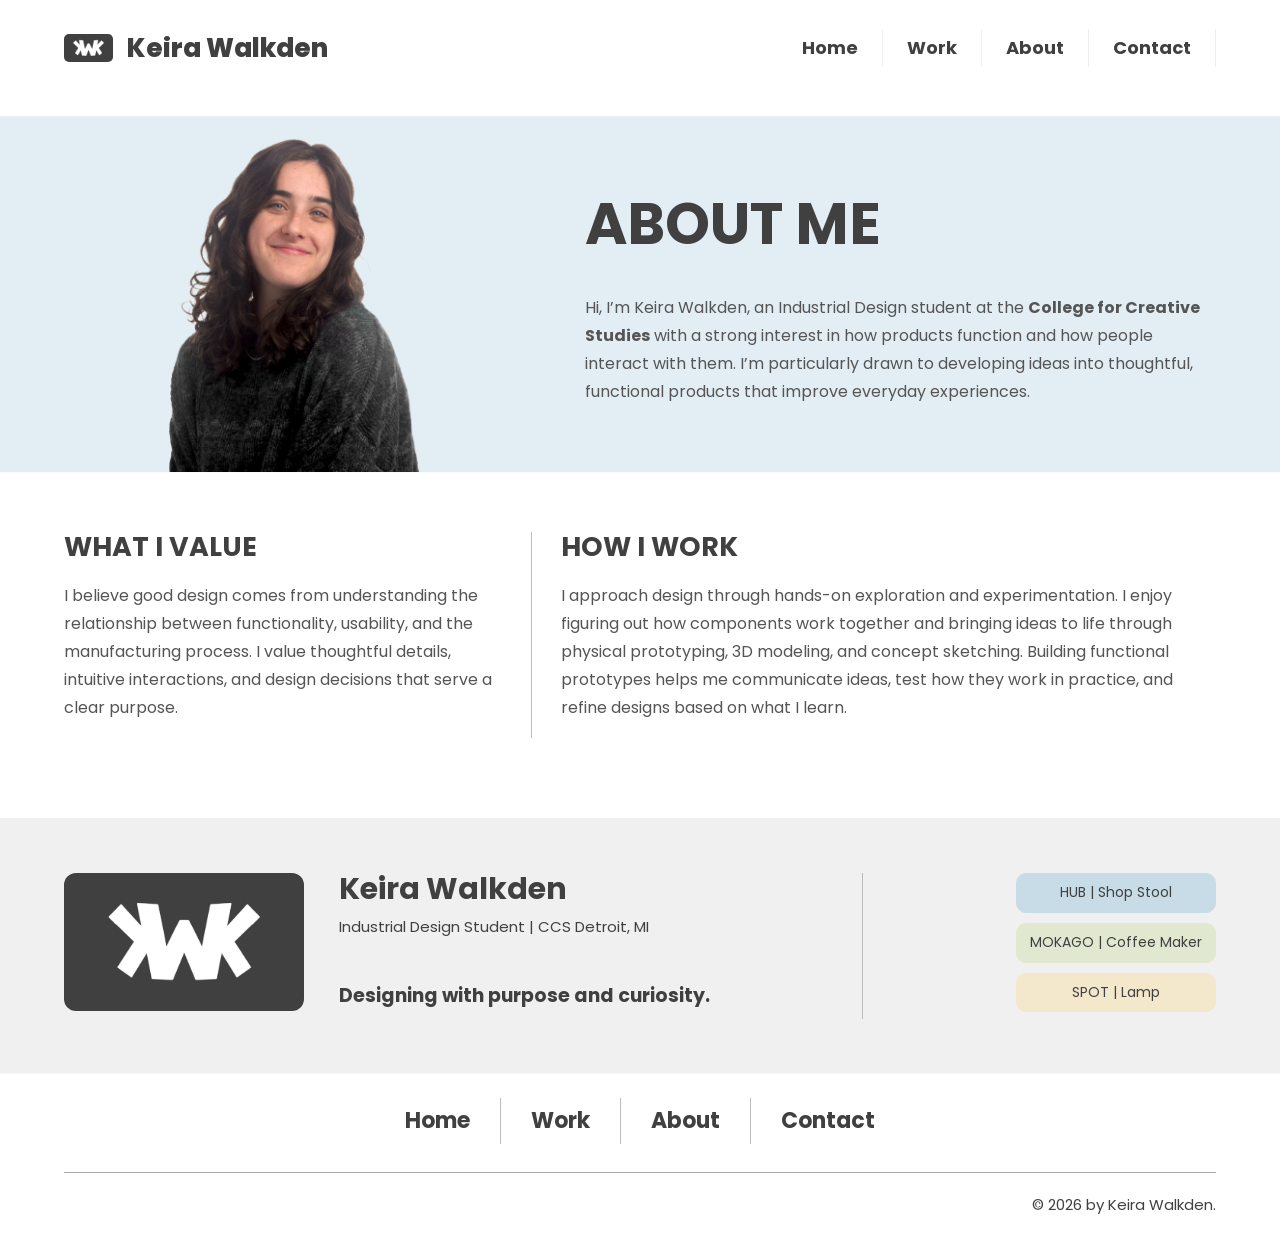
==== commit 1f824ffa: "final refinements to about me and home page" ====
--- a/about.html
+++ b/about.html
@@ -1,2 +1,2 @@
 <!doctype html>
-<html lang="en"><head><meta charset="utf-8"><meta name="viewport" content="width=device-width,initial-scale=1"><title>About | Keira Walkden</title><meta name="description" content="Keira Walkden — Industrial Design student at CCS Detroit. Thoughtful products through hands-on experimentation and user-centered problem-solving."><link rel="stylesheet" href="styles.css"></head><body><a class="skip" href="#main">Skip to content</a><header><a class="brand" href="index.html"><img class="brand-logo" src="assets/keira-walkden-logo.webp" alt="" width="252" height="144"><span>Keira Walkden</span></a><nav aria-label="Main navigation"><a href="index.html">Home</a><a href="work.html">Work</a><a href="about.html">About</a><a href="contact.html">Contact</a></nav></header><main id="main"><section class="about"><img src="assets/headshot-transparent.png" alt="Keira Walkden" width="1040" height="1396"><div class="about-intro"><h1>About me</h1><p>Hi, I’m Keira Walkden, an Industrial Design student at the College for Creative Studies with a strong interest in how products function and how people interact with them. I’m particularly drawn to developing ideas into thoughtful, functional products that improve everyday experiences.</p></div></section><section class="about-details"><div><h2>What I value</h2><p>I believe good design comes from understanding the relationship between functionality, usability, and the manufacturing process. I value thoughtful details, intuitive interactions, and design decisions that serve a clear purpose.</p></div><div><h2>How I work</h2><p>I approach design through hands-on exploration and experimentation. I enjoy figuring out how components work together and bringing ideas to life through physical prototyping, 3D modeling, and concept sketching. Building functional prototypes helps me communicate ideas, test how they work in practice, and refine designs based on what I learn.</p></div></section></main><footer><div class="footer-logo"><a href="index.html" aria-label="Keira Walkden home"><img src="assets/keira-walkden-logo-large.webp" alt="" width="630" height="360" loading="lazy"></a></div><div class="footer-identity"><h2>Keira Walkden</h2><p>Industrial Design Student | CCS Detroit, MI</p><h3>Designing with purpose and curiosity.</h3></div><div class="footer-divider" aria-hidden="true"></div><div class="footer-projects" aria-label="Projects"><a class="footer-project-button project-hub" href="hub-shopstool.html">HUB | Shop Stool</a><a class="footer-project-button project-mokago" href="mokago-coffeemaker.html">MOKAGO | Coffee Maker</a><a class="footer-project-button project-spot" href="spot-lamp.html">SPOT | Lamp</a></div><div class="footer-lower"><div class="footer-pages"><nav aria-label="Footer navigation"><a href="index.html">Home</a><a href="work.html">Work</a><a href="about.html">About</a><a href="contact.html">Contact</a></nav></div><div class="footer-bottom"><p>© 2026 by Keira Walkden.</p></div></div></footer></body></html>+<html lang="en"><head><meta charset="utf-8"><meta name="viewport" content="width=device-width,initial-scale=1"><title>About | Keira Walkden</title><meta name="description" content="Keira Walkden — Industrial Design student at CCS Detroit. Thoughtful products through hands-on experimentation and user-centered problem-solving."><link rel="stylesheet" href="styles.css"></head><body><a class="skip" href="#main">Skip to content</a><header><a class="brand" href="index.html"><img class="brand-logo" src="assets/keira-walkden-logo.webp" alt="" width="252" height="144"><span>Keira Walkden</span></a><nav aria-label="Main navigation"><a href="index.html">Home</a><a href="work.html">Work</a><a href="about.html">About</a><a href="contact.html">Contact</a></nav></header><main id="main"><section class="about"><img src="assets/headshot-transparent.png" alt="Keira Walkden" width="1040" height="1396"><div class="about-intro"><h1>About me</h1><p>Hi, I’m Keira Walkden, an Industrial Design student at the <strong>College for Creative Studies</strong> with a strong interest in how products function and how people interact with them. I’m particularly drawn to developing ideas into thoughtful, functional products that improve everyday experiences.</p></div></section><section class="about-details"><div><h2>What I value</h2><p>I believe good design comes from understanding the relationship between functionality, usability, and the manufacturing process. I value thoughtful details, intuitive interactions, and design decisions that serve a clear purpose.</p></div><div><h2>How I work</h2><p>I approach design through hands-on exploration and experimentation. I enjoy figuring out how components work together and bringing ideas to life through physical prototyping, 3D modeling, and concept sketching. Building functional prototypes helps me communicate ideas, test how they work in practice, and refine designs based on what I learn.</p></div></section></main><footer><div class="footer-logo"><a href="index.html" aria-label="Keira Walkden home"><img src="assets/keira-walkden-logo-large.webp" alt="" width="630" height="360" loading="lazy"></a></div><div class="footer-identity"><h2>Keira Walkden</h2><p>Industrial Design Student | CCS Detroit, MI</p><h3>Designing with purpose and curiosity.</h3></div><div class="footer-divider" aria-hidden="true"></div><div class="footer-projects" aria-label="Projects"><a class="footer-project-button project-hub" href="hub-shopstool.html">HUB | Shop Stool</a><a class="footer-project-button project-mokago" href="mokago-coffeemaker.html">MOKAGO | Coffee Maker</a><a class="footer-project-button project-spot" href="spot-lamp.html">SPOT | Lamp</a></div><div class="footer-lower"><div class="footer-pages"><nav aria-label="Footer navigation"><a href="index.html">Home</a><a href="work.html">Work</a><a href="about.html">About</a><a href="contact.html">Contact</a></nav></div><div class="footer-bottom"><p>© 2026 by Keira Walkden.</p></div></div></footer></body></html>
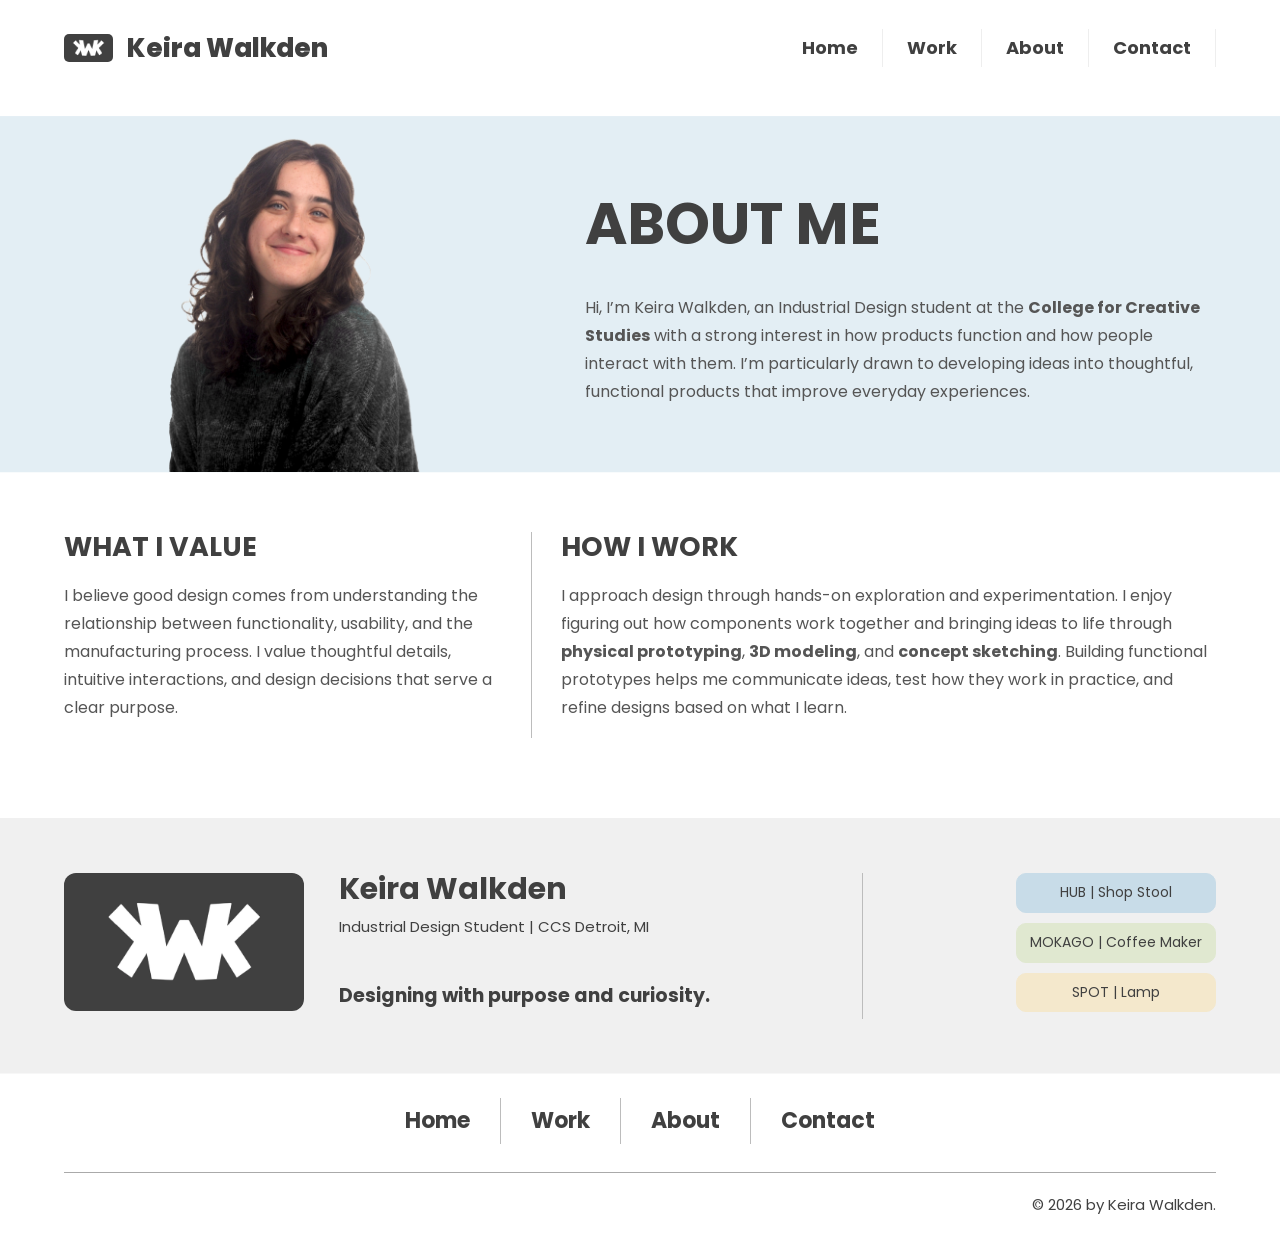
==== commit ab3e1576: "about me page updates" ====
--- a/about.html
+++ b/about.html
@@ -1,2 +1,2 @@
 <!doctype html>
-<html lang="en"><head><meta charset="utf-8"><meta name="viewport" content="width=device-width,initial-scale=1"><title>About | Keira Walkden</title><meta name="description" content="Keira Walkden — Industrial Design student at CCS Detroit. Thoughtful products through hands-on experimentation and user-centered problem-solving."><link rel="stylesheet" href="styles.css"></head><body><a class="skip" href="#main">Skip to content</a><header><a class="brand" href="index.html"><img class="brand-logo" src="assets/keira-walkden-logo.webp" alt="" width="252" height="144"><span>Keira Walkden</span></a><nav aria-label="Main navigation"><a href="index.html">Home</a><a href="work.html">Work</a><a href="about.html">About</a><a href="contact.html">Contact</a></nav></header><main id="main"><section class="about"><img src="assets/headshot-transparent.png" alt="Keira Walkden" width="1040" height="1396"><div class="about-intro"><h1>About me</h1><p>Hi, I’m Keira Walkden, an Industrial Design student at the <strong>College for Creative Studies</strong> with a strong interest in how products function and how people interact with them. I’m particularly drawn to developing ideas into thoughtful, functional products that improve everyday experiences.</p></div></section><section class="about-details"><div><h2>What I value</h2><p>I believe good design comes from understanding the relationship between functionality, usability, and the manufacturing process. I value thoughtful details, intuitive interactions, and design decisions that serve a clear purpose.</p></div><div><h2>How I work</h2><p>I approach design through hands-on exploration and experimentation. I enjoy figuring out how components work together and bringing ideas to life through physical prototyping, 3D modeling, and concept sketching. Building functional prototypes helps me communicate ideas, test how they work in practice, and refine designs based on what I learn.</p></div></section></main><footer><div class="footer-logo"><a href="index.html" aria-label="Keira Walkden home"><img src="assets/keira-walkden-logo-large.webp" alt="" width="630" height="360" loading="lazy"></a></div><div class="footer-identity"><h2>Keira Walkden</h2><p>Industrial Design Student | CCS Detroit, MI</p><h3>Designing with purpose and curiosity.</h3></div><div class="footer-divider" aria-hidden="true"></div><div class="footer-projects" aria-label="Projects"><a class="footer-project-button project-hub" href="hub-shopstool.html">HUB | Shop Stool</a><a class="footer-project-button project-mokago" href="mokago-coffeemaker.html">MOKAGO | Coffee Maker</a><a class="footer-project-button project-spot" href="spot-lamp.html">SPOT | Lamp</a></div><div class="footer-lower"><div class="footer-pages"><nav aria-label="Footer navigation"><a href="index.html">Home</a><a href="work.html">Work</a><a href="about.html">About</a><a href="contact.html">Contact</a></nav></div><div class="footer-bottom"><p>© 2026 by Keira Walkden.</p></div></div></footer></body></html>+<html lang="en"><head><meta charset="utf-8"><meta name="viewport" content="width=device-width,initial-scale=1"><title>About | Keira Walkden</title><meta name="description" content="Keira Walkden — Industrial Design student at CCS Detroit. Thoughtful products through hands-on experimentation and user-centered problem-solving."><link rel="stylesheet" href="styles.css"></head><body><a class="skip" href="#main">Skip to content</a><header><a class="brand" href="index.html"><img class="brand-logo" src="assets/keira-walkden-logo.webp" alt="" width="252" height="144"><span>Keira Walkden</span></a><nav aria-label="Main navigation"><a href="index.html">Home</a><a href="work.html">Work</a><a href="about.html">About</a><a href="contact.html">Contact</a></nav></header><main id="main"><section class="about"><img src="assets/headshot-transparent.png" alt="Keira Walkden" width="1040" height="1396"><div class="about-intro"><h1>About me</h1><p>Hi, I’m Keira Walkden, an Industrial Design student at the <strong>College for Creative Studies</strong> with a strong interest in how products function and how people interact with them. I’m particularly drawn to developing ideas into thoughtful, functional products that improve everyday experiences.</p></div></section><section class="about-details"><div><h2>What I value</h2><p>I believe good design comes from understanding the relationship between functionality, usability, and the manufacturing process. I value thoughtful details, intuitive interactions, and design decisions that serve a clear purpose.</p></div><div><h2>How I work</h2><p>I approach design through hands-on exploration and experimentation. I enjoy figuring out how components work together and bringing ideas to life through <strong>physical prototyping</strong>, <strong>3D modeling</strong>, and <strong>concept sketching</strong>. Building functional prototypes helps me communicate ideas, test how they work in practice, and refine designs based on what I learn.</p></div></section></main><footer><div class="footer-logo"><a href="index.html" aria-label="Keira Walkden home"><img src="assets/keira-walkden-logo-large.webp" alt="" width="630" height="360" loading="lazy"></a></div><div class="footer-identity"><h2>Keira Walkden</h2><p>Industrial Design Student | CCS Detroit, MI</p><h3>Designing with purpose and curiosity.</h3></div><div class="footer-divider" aria-hidden="true"></div><div class="footer-projects" aria-label="Projects"><a class="footer-project-button project-hub" href="hub-shopstool.html">HUB | Shop Stool</a><a class="footer-project-button project-mokago" href="mokago-coffeemaker.html">MOKAGO | Coffee Maker</a><a class="footer-project-button project-spot" href="spot-lamp.html">SPOT | Lamp</a></div><div class="footer-lower"><div class="footer-pages"><nav aria-label="Footer navigation"><a href="index.html">Home</a><a href="work.html">Work</a><a href="about.html">About</a><a href="contact.html">Contact</a></nav></div><div class="footer-bottom"><p>© 2026 by Keira Walkden.</p></div></div></footer></body></html>
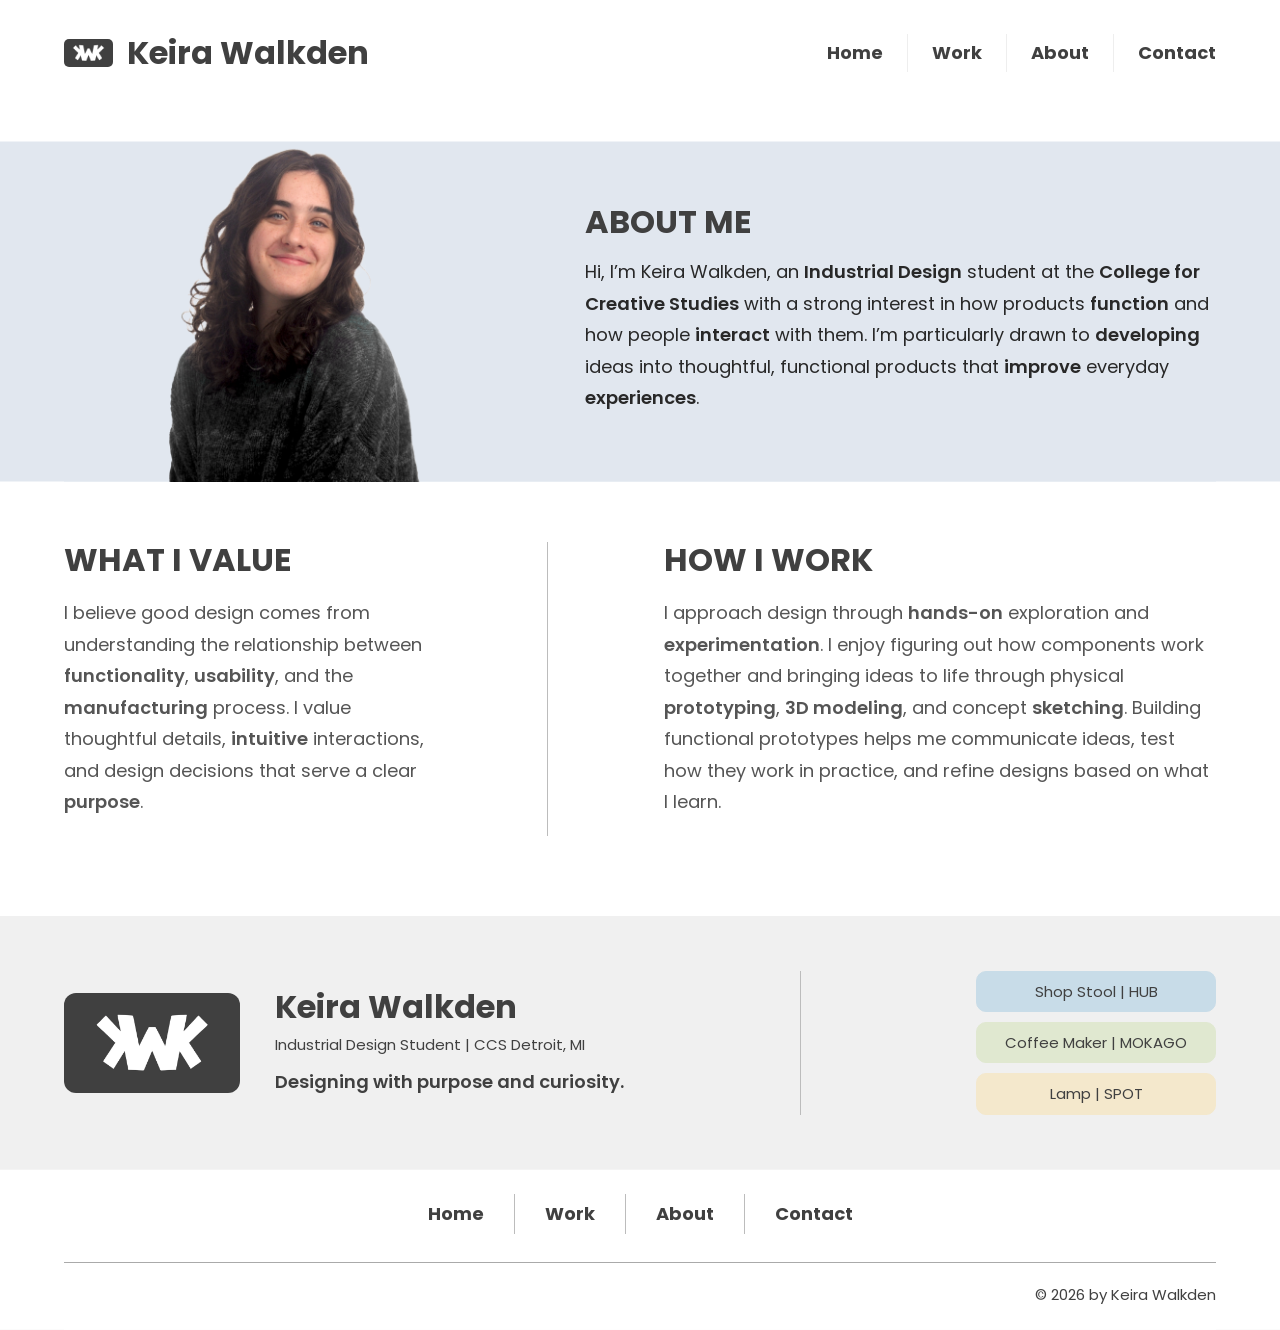
==== commit e0d1308f: "website uniformity update2 11/17/2026" ====
--- a/about.html
+++ b/about.html
@@ -1,2 +1,2 @@
 <!doctype html>
-<html lang="en"><head><meta charset="utf-8"><meta name="viewport" content="width=device-width,initial-scale=1"><title>About | Keira Walkden</title><meta name="description" content="Keira Walkden — Industrial Design student at CCS Detroit. Thoughtful products through hands-on experimentation and user-centered problem-solving."><link rel="stylesheet" href="styles.css"></head><body><a class="skip" href="#main">Skip to content</a><header><a class="brand" href="index.html"><img class="brand-logo" src="assets/keira-walkden-logo.webp" alt="" width="252" height="144"><span>Keira Walkden</span></a><nav aria-label="Main navigation"><a href="index.html">Home</a><a href="work.html">Work</a><a href="about.html">About</a><a href="contact.html">Contact</a></nav></header><main id="main"><section class="about"><img src="assets/headshot-transparent.png" alt="Keira Walkden" width="1040" height="1396"><div class="about-intro"><h1>About me</h1><p>Hi, I’m Keira Walkden, an Industrial Design student at the <strong>College for Creative Studies</strong> with a strong interest in how products function and how people interact with them. I’m particularly drawn to developing ideas into thoughtful, functional products that improve everyday experiences.</p></div></section><section class="about-details"><div><h2>What I value</h2><p>I believe good design comes from understanding the relationship between functionality, usability, and the manufacturing process. I value thoughtful details, intuitive interactions, and design decisions that serve a clear purpose.</p></div><div><h2>How I work</h2><p>I approach design through hands-on exploration and experimentation. I enjoy figuring out how components work together and bringing ideas to life through <strong>physical prototyping</strong>, <strong>3D modeling</strong>, and <strong>concept sketching</strong>. Building functional prototypes helps me communicate ideas, test how they work in practice, and refine designs based on what I learn.</p></div></section></main><footer><div class="footer-logo"><a href="index.html" aria-label="Keira Walkden home"><img src="assets/keira-walkden-logo-large.webp" alt="" width="630" height="360" loading="lazy"></a></div><div class="footer-identity"><h2>Keira Walkden</h2><p>Industrial Design Student | CCS Detroit, MI</p><h3>Designing with purpose and curiosity.</h3></div><div class="footer-divider" aria-hidden="true"></div><div class="footer-projects" aria-label="Projects"><a class="footer-project-button project-hub" href="hub-shopstool.html">HUB | Shop Stool</a><a class="footer-project-button project-mokago" href="mokago-coffeemaker.html">MOKAGO | Coffee Maker</a><a class="footer-project-button project-spot" href="spot-lamp.html">SPOT | Lamp</a></div><div class="footer-lower"><div class="footer-pages"><nav aria-label="Footer navigation"><a href="index.html">Home</a><a href="work.html">Work</a><a href="about.html">About</a><a href="contact.html">Contact</a></nav></div><div class="footer-bottom"><p>© 2026 by Keira Walkden.</p></div></div></footer></body></html>+<html lang="en"><head><meta charset="utf-8"><meta name="viewport" content="width=device-width,initial-scale=1"><title>About | Keira Walkden</title><meta name="description" content="Keira Walkden — Industrial Design student at CCS Detroit. Thoughtful products through hands-on experimentation and user-centered problem-solving."><link rel="stylesheet" href="styles.css"></head><body><a class="skip" href="#main">Skip to content</a><header><a class="brand" href="index.html"><img class="brand-logo" src="assets/keira-walkden-logo.webp" alt="" width="252" height="144"><span>Keira Walkden</span></a><nav aria-label="Main navigation"><a href="index.html">Home</a><a href="work.html">Work</a><a href="about.html">About</a><a href="contact.html">Contact</a></nav></header><main id="main"><section class="about"><img src="assets/headshot-transparent.png" alt="Keira Walkden" width="1040" height="1396"><div class="about-intro"><h1>About me</h1><p>Hi, I’m Keira Walkden, an <strong>Industrial Design</strong> student at the <strong>College for Creative Studies</strong> with a strong interest in how products <strong>function</strong> and how people <strong>interact</strong> with them. I’m particularly drawn to <strong>developing</strong> ideas into thoughtful, functional products that <strong>improve</strong> everyday <strong>experiences</strong>.</p></div></section><section class="about-details"><div><h2>What I value</h2><p>I believe good design comes from understanding the relationship between <strong>functionality</strong>, <strong>usability</strong>, and the <strong>manufacturing</strong> process. I value thoughtful details, <strong>intuitive</strong> interactions, and design decisions that serve a clear <strong>purpose</strong>.</p></div><div><h2>How I work</h2><p>I approach design through <strong>hands-on</strong> exploration and <strong>experimentation</strong>. I enjoy figuring out how components work together and bringing ideas to life through physical <strong>prototyping</strong>, <strong>3D modeling</strong>, and concept <strong>sketching</strong>. Building functional prototypes helps me communicate ideas, test how they work in practice, and refine designs based on what I learn.</p></div></section></main><footer><div class="footer-logo"><a href="index.html" aria-label="Keira Walkden home"><img src="assets/keira-walkden-logo-large.webp" alt="" width="630" height="360" loading="lazy"></a></div><div class="footer-identity"><h2>Keira Walkden</h2><p>Industrial Design Student | CCS Detroit, MI</p><h3>Designing with purpose and curiosity.</h3></div><div class="footer-divider" aria-hidden="true"></div><div class="footer-projects" aria-label="Projects"><a class="footer-project-button project-hub" href="hub-shopstool.html">Shop Stool | HUB</a><a class="footer-project-button project-mokago" href="mokago-coffeemaker.html">Coffee Maker | MOKAGO</a><a class="footer-project-button project-spot" href="spot-lamp.html">Lamp | SPOT</a></div><div class="footer-lower"><div class="footer-pages"><nav aria-label="Footer navigation"><a href="index.html">Home</a><a href="work.html">Work</a><a href="about.html">About</a><a href="contact.html">Contact</a></nav></div><div class="footer-bottom"><p>© 2026 by Keira Walkden</p></div></div></footer></body></html>
--- a/styles.css
+++ b/styles.css
@@ -1,13 +1,31 @@
-@font-face{font-family:Poppins;font-weight:400;font-style:normal;font-display:swap;src:url(assets/poppins-400.woff2) format("woff2")}@font-face{font-family:Poppins;font-weight:700;font-style:normal;font-display:swap;src:url(assets/poppins-700.woff2) format("woff2")}@font-face{font-family:Poppins;font-weight:800;font-style:normal;font-display:swap;src:url(assets/poppins-800.woff2) format("woff2")}*{box-sizing:border-box}html{scroll-behavior:smooth}body{margin:0;color:#404040;background:white;font-family:Arial,Helvetica,sans-serif;font-size:18px;line-height:1.55}a{color:inherit}header{max-width:1440px;margin:auto;padding:28px 5%;display:flex;align-items:center;justify-content:space-between;gap:24px}.brand{font-size:26px;font-weight:800;text-decoration:none}nav{display:flex;gap:0}nav a{padding:5px 24px;text-decoration:none;font-weight:700;border-right:1px solid #eee}nav a:hover{text-decoration:underline}main{max-width:1440px;margin:auto}section{padding:40px 5%}h1,h2,h3,p{margin-top:0}h1,h2{text-transform:uppercase;line-height:1.12}h1{font-size:clamp(36px,4.5vw,64px)}h2{font-size:36px}h3{font-size:18px}.hero{display:grid;grid-template-columns:40% 60%;align-items:center;padding-top:20px}.hero>img{width:100%;height:auto}.nameplate{background:#82272c;color:white;border-radius:3px;padding:24px 28px}.nameplate p{margin-bottom:4px;font-size:22px}.nameplate h1{margin:0;white-space:nowrap;font-size:clamp(28px,4vw,60px)}.intro{font-size:22px;padding:28px;margin:0}.section-title{text-align:center;font-size:clamp(42px,5vw,64px);margin-bottom:40px}.projects{display:grid;grid-template-columns:repeat(3,1fr);gap:32px}.project img{display:block;width:100%;height:auto;aspect-ratio:1;object-fit:cover;transition:opacity .2s}.project:hover img{opacity:.85}.project h3{margin-top:12px;font-size:16px}.connect{text-align:center;padding:80px 24px}.connect h1,.connect h2{font-size:clamp(40px,5vw,64px)}.buttons{display:flex;justify-content:center;gap:16px;margin-top:22px}.buttons a{padding:9px 22px;border:1px solid;border-radius:10px;text-transform:uppercase;font-size:15px;text-decoration:none}.buttons a:hover{background:#404040;color:white}.contact-page{min-height:55vh;display:flex;flex-direction:column;align-items:center;justify-content:center}.center{text-align:center}.about{display:grid;grid-template-columns:40% 1fr;gap:60px;align-items:start}.about>img{width:100%;height:auto}.about h2{font-size:30px;margin-top:36px}.project-intro{display:flex;flex-direction:column;gap:24px;align-items:flex-start;padding-top:70px;padding-bottom:65px}.project-intro p{margin-bottom:0}.project-intro>div:first-child>p{font-size:clamp(17px,1.5vw,20px);font-weight:400;color:#555}.project-intro>p{max-width:900px;font-size:clamp(16px,1.25vw,18px);font-weight:400;color:#555;line-height:1.75}.project-intro h1{margin-bottom:12px}.boards img{display:block;width:100%;height:auto}.boards a{display:block}.back{padding:35px 5%}footer{background:#f0f0f0;padding:55px 5% 24px;display:grid;grid-template-columns:2fr 1fr 1.5fr;gap:35px}footer h2{font-size:30px;text-transform:none}footer h3{font-size:19px}footer p,footer a{font-size:15px}footer>div>a{display:block;margin-bottom:8px}footer .buttons{justify-content:flex-start}.footer-bottom{grid-column:1/-1;border-top:1px solid #aaa;padding-top:20px;display:flex;justify-content:space-between;align-items:center}.skip{position:absolute;left:10px;top:-60px;padding:12px;background:white}.skip:focus{top:10px;z-index:10}:focus-visible{outline:3px solid #82272c;outline-offset:5px}@media(max-width:760px){header{flex-wrap:wrap;padding:20px 6%}.brand{font-size:24px}nav{flex-wrap:wrap}nav a{padding:6px 14px}header nav a:first-child{padding-left:0}.hero,.about,.project-intro{grid-template-columns:1fr;gap:24px}.hero>img{max-width:400px;justify-self:center}.nameplate h1{font-size:clamp(29px,7vw,48px)}.nameplate p{font-size:16px}.intro{font-size:19px;padding:24px 0}.projects{grid-template-columns:1fr;gap:28px}.project h3{font-size:18px}section{padding:30px 6%}.about>img{max-width:350px;margin:auto}.project-intro{padding-top:35px}.connect{padding:60px 6%}footer{grid-template-columns:1fr;gap:22px}.footer-bottom{display:block}footer nav a{padding-left:0;margin-right:15px}.boards{padding:0 8px}}@media(prefers-reduced-motion:reduce){html{scroll-behavior:auto}*{transition:none!important}}body{font-family:Poppins,Arial,sans-serif}.nameplate h1{font-size:clamp(26px,3.5vw,52px)}
-.project-download{max-width:100%}.project-download .buttons{justify-content:flex-start;margin-top:0}.project-download p{font-size:14px;margin:10px 0 0;color:#555}
+@font-face{font-family:Poppins;font-weight:400;font-style:normal;font-display:swap;src:url(assets/poppins-400.woff2) format("woff2")}
+@font-face{font-family:Poppins;font-weight:600;font-style:normal;font-display:swap;src:url(assets/poppins-600.woff2) format("woff2")}
+@font-face{font-family:Poppins;font-weight:700;font-style:normal;font-display:swap;src:url(assets/poppins-700.woff2) format("woff2")}
+
+:root{
+  --page-gutter:max(5%,calc((100% - 1296px) / 2));
+  --footer-project-width:240px;
+  --type-small:15px;
+  --type-body:18px;
+  --type-heading:clamp(24px,2.5vw,34px);
+}
+
+*{box-sizing:border-box}html{scroll-behavior:smooth}body{margin:0;color:#404040;background:white;font-family:Poppins,Arial,sans-serif;font-size:var(--type-body);line-height:1.55}a{color:inherit}header{padding:28px var(--page-gutter);display:flex;align-items:center;justify-content:space-between;gap:24px}.brand{font-size:var(--type-heading);font-weight:700;text-decoration:none}nav{display:flex;gap:0}nav a{padding:5px 24px;text-decoration:none;font-weight:700;border-right:1px solid #eee}nav a:hover{text-decoration:underline}header nav a:last-child{border-right:0;padding-right:0}main{padding-inline:var(--page-gutter)}section{padding-block:40px}h1,h2,h3,p{margin-top:0}h1,h2{text-transform:uppercase;line-height:1.12}h1,h2{font-size:var(--type-heading)}h3{font-size:var(--type-body)}h1,h2,h3,strong{font-weight:700}.hero{display:grid;grid-template-columns:40% 60%;align-items:center;padding-top:20px}.hero>img{width:100%;height:auto}.nameplate{background:#82272c;color:white;border-radius:3px;padding:24px 28px}.nameplate h1{margin:0;white-space:nowrap}.intro{padding:28px;margin:0}.section-title{text-align:center;margin-bottom:40px}.projects{display:grid;grid-template-columns:repeat(3,1fr);gap:32px}.project img{display:block;width:100%;height:auto;aspect-ratio:1;object-fit:cover;transition:opacity .2s}.project:hover img{opacity:.85}.project h3{margin-top:12px}.connect{text-align:center;padding-block:80px}.buttons{display:flex;justify-content:center;gap:16px;margin-top:22px}.buttons a{padding:9px 22px;border:1px solid;border-radius:10px;text-transform:uppercase;font-size:var(--type-small);text-decoration:none}.buttons a:hover{background:#404040;color:white}.contact-page{min-height:55vh;display:flex;flex-direction:column;align-items:center;justify-content:center}.center{text-align:center}.about{display:grid;grid-template-columns:40% 1fr;gap:60px;align-items:start}.about>img{width:100%;height:auto}.about h2{margin-top:36px}.project-intro{display:flex;flex-direction:column;gap:24px;align-items:flex-start;padding-top:70px;padding-bottom:65px}.project-intro p{margin-bottom:0}.project-intro>div:first-child>p{color:#555}.project-intro>p{max-width:900px;color:#555;line-height:1.75}.project-intro h1{margin-bottom:12px}.boards img{display:block;width:100%;height:auto}.boards a{display:block}.back{padding-block:35px}footer{background:#f0f0f0;padding:55px var(--page-gutter) 24px;display:grid;grid-template-columns:2fr 1fr 1.5fr;gap:35px}footer h2{text-transform:none}footer p,footer a{font-size:var(--type-small)}footer>div>a{display:block;margin-bottom:8px}footer .buttons{justify-content:flex-start}.footer-bottom{grid-column:1/-1;border-top:1px solid #aaa;padding-top:20px;display:flex;justify-content:space-between;align-items:center}.skip{position:absolute;left:10px;top:-60px;padding:12px;background:white}.skip:focus{top:10px;z-index:10}:focus-visible{outline:3px solid #82272c;outline-offset:5px}@media(max-width:760px){:root{--page-gutter:6%}header{flex-wrap:wrap;padding-block:20px}nav{flex-wrap:wrap}nav a{padding:6px 14px}header nav a:first-child{padding-left:0}.hero,.about,.project-intro{grid-template-columns:1fr;gap:24px}.hero>img{max-width:400px;justify-self:center}.intro{padding:24px 0}.projects{grid-template-columns:1fr;gap:28px}section{padding-block:30px}.about>img{max-width:350px;margin:auto}.project-intro{padding-top:35px}.connect{padding-block:60px}footer{grid-template-columns:1fr;gap:22px}.footer-bottom{display:block}footer nav a{padding-left:0;margin-right:15px}}@media(prefers-reduced-motion:reduce){html{scroll-behavior:auto}*{transition:none!important}}
+
+.project-download{max-width:100%}.project-download .buttons{justify-content:flex-start;margin-top:0}.project-download p{font-size:var(--type-small);margin:10px 0 0;color:#555}
 
 .project-download .buttons a{background:#fff;color:#404040;border:1px solid var(--project-color,#82272c);border-radius:12px;padding:12px 24px;text-align:center;transition:background-color .2s,color .2s}.project-download .buttons a:hover,.project-download .buttons a:focus-visible{background:var(--project-color,#82272c);color:#404040}
 
 .project-hub{--project-color:#c8dce8}
 .project-mokago{--project-color:#e0e8d0}
 .project-spot{--project-color:#f4e8cc}
+.project-page .project-intro{padding-top:clamp(12px,2.25vw,28px)}
 .project-page .project-intro>div:first-child{width:100%}
-.project-page .project-intro h1{position:relative;isolation:isolate;padding:22px 0;margin-bottom:22px}
+.project-page .project-intro>div:first-child>p{font-weight:600}
+.project-page .project-intro h1,
+.contact-page .contact-panel h1,
+.projects-title{position:relative;isolation:isolate;padding-block:12px}
+.project-page .project-intro h1{margin-bottom:22px}
 .project-page .project-intro h1::before{content:"";position:absolute;inset:0;z-index:-1;background:var(--project-color);box-shadow:0 0 0 100vmax var(--project-color);clip-path:inset(0 -100vmax)}
 .project-page .project-download .buttons a:focus-visible{outline-color:#404040}
 
@@ -24,7 +42,7 @@
 .footer-projects .footer-project-button{display:block;width:fit-content;min-width:112px;max-width:100%;padding:8px 18px;margin-bottom:10px;border:1px solid var(--project-color);border-radius:10px;background:var(--project-color);color:#404040;text-align:center;text-decoration:none;transition:background-color .2s}
 .footer-projects .footer-project-button:hover,.footer-projects .footer-project-button:focus-visible{background:transparent}
 
-.email-button{display:inline-block;max-width:100%;padding:9px 16px;border:1px solid #404040;border-radius:10px;color:#404040;font-size:15px;text-decoration:none;overflow-wrap:anywhere;transition:background-color .2s,color .2s}
+.email-button{display:inline-block;max-width:100%;padding:9px 16px;border:1px solid #404040;border-radius:10px;color:#404040;font-size:var(--type-small);text-decoration:none;overflow-wrap:anywhere;transition:background-color .2s,color .2s}
 .email-button:hover,.email-button:focus-visible{background:#404040;color:#fff}
 footer>div>a.email-button{display:inline-block;width:fit-content}
 
@@ -45,26 +63,24 @@
 .footer-pages nav a{padding:5px 24px;border-right:1px solid #eee;margin:0}
 @media(max-width:760px){.footer-pages nav a{padding:6px 14px;margin:0}}
 
-.footer-pages nav a{font-size:18px;font-weight:700;border-right:1px solid #eee}
-
 footer{grid-template-columns:2fr 1.5fr 1fr}
 .footer-projects{justify-self:end;text-align:right}
 .footer-projects .footer-project-button{margin-left:auto}
 @media(max-width:1000px){footer{grid-template-columns:1fr 1fr}}
 @media(max-width:760px){footer{grid-template-columns:1fr}.footer-projects{justify-self:start;text-align:left}.footer-projects .footer-project-button{margin-left:0}}
 
-.footer-projects{width:100%;max-width:200px;text-align:left}
+.footer-projects{width:100%;max-width:var(--footer-project-width);text-align:left}
 .footer-projects .footer-project-button{width:100%;min-width:0;margin-left:0}
 
 footer{grid-template-columns:160px 1.4fr 1.4fr 1fr}
-.footer-logo a{display:block;width:160px;max-width:100%}
+.footer-logo a{display:block;width:176px;max-width:100%;margin-bottom:0}
 .footer-logo img{display:block;width:100%;height:auto;border-radius:12px}
 @media(max-width:1100px){footer{grid-template-columns:1fr 1fr}}
-@media(max-width:760px){footer{grid-template-columns:1fr}.footer-logo a{width:140px}}
-
-.footer-pages nav a{font-size:22px;padding:6px 30px;border-right:1px solid #bcbcbc}
+@media(max-width:760px){footer{grid-template-columns:1fr}}
+
+.footer-pages nav a{font-size:var(--type-body);padding:6px 30px;border-right:1px solid #bcbcbc}
 .footer-pages nav a:last-child{border-right:0}
-@media(max-width:760px){.footer-pages nav a{font-size:19px;padding:6px 14px}}
+@media(max-width:760px){.footer-pages nav a{padding:6px 14px}}
 
 footer{padding-bottom:0}
 .footer-lower{grid-column:1/-1;display:grid;gap:28px;padding:24px 0;background:#fff;box-shadow:0 0 0 100vmax #fff;clip-path:inset(0 -100vmax)}
@@ -73,26 +89,20 @@
 @media(max-width:1100px){footer{grid-template-columns:140px 1fr 180px}}
 @media(max-width:760px){footer{grid-template-columns:1fr}}
 
-footer{grid-template-columns:240px 1fr 200px}
-.footer-logo a{width:240px}
-@media(max-width:1100px){footer{grid-template-columns:200px 1fr 180px}.footer-logo a{width:200px}}
-@media(max-width:760px){footer{grid-template-columns:1fr}.footer-logo a{width:200px}}
-
-.footer-identity{display:flex;flex-direction:column;min-height:137.143px}
-.footer-identity h2{margin-bottom:8px}
-.footer-identity>p{margin-bottom:20px}
-.footer-identity h3{margin-top:auto;margin-bottom:0}
-@media(max-width:1100px){.footer-identity{min-height:114.286px}}
-@media(max-width:760px){.footer-identity{min-height:0}.footer-identity h3{margin-top:12px}}
+.footer-identity{display:flex;flex-direction:column}
+.footer-identity h2,.home-page .nameplate h1{margin-bottom:8px}
+.footer-identity>p,.home-page .nameplate p{margin-bottom:12px;font-size:var(--type-small)}
+.footer-identity h3,.home-page .intro{margin-bottom:0;font-size:var(--type-body);font-weight:600}
 
 .footer-projects{position:relative}
 .footer-projects::before{content:"";position:absolute;left:-18px;top:0;bottom:10px;width:1px;background:#bcbcbc}
 @media(max-width:760px){.footer-projects::before{display:none}}
 
-footer{grid-template-columns:240px max-content minmax(1px,1fr) 200px}
+footer{grid-template-columns:176px max-content minmax(1px,1fr) var(--footer-project-width)}
+.footer-logo,.footer-identity,.footer-projects{align-self:center}
 .footer-projects::before{display:none}
 .footer-divider{align-self:stretch;background:linear-gradient(to right,transparent calc(50% - .5px),#bcbcbc calc(50% - .5px),#bcbcbc calc(50% + .5px),transparent calc(50% + .5px));margin-bottom:10px}
-@media(max-width:1100px){footer{grid-template-columns:200px minmax(0,1fr) 1px 180px;gap:24px}}
+@media(max-width:1100px){footer{grid-template-columns:154px minmax(0,1fr) 1px var(--footer-project-width);gap:24px}.footer-logo a{width:154px}}
 @media(max-width:760px){footer{grid-template-columns:1fr}.footer-divider{display:none}}
 
 footer{row-gap:55px}
@@ -101,21 +111,22 @@
 @media(max-width:1100px){footer{row-gap:55px}}
 @media(max-width:760px){footer{row-gap:32px;padding-top:32px}}
 
-.contact-page .email-button,.contact-page .buttons a{font-size:20px;padding:15px 28px;border-radius:12px}
+.contact-page .email-button,.contact-page .buttons a{font-size:var(--type-body);padding:15px 28px;border-radius:12px}
 .contact-page .buttons{gap:20px;margin-top:24px}
 .contact-page .buttons a{min-width:160px;text-align:center}
-@media(max-width:760px){.contact-page .email-button,.contact-page .buttons a{font-size:17px;padding:14px 20px}.contact-page .buttons{gap:16px}.contact-page .buttons a{min-width:130px}}
+@media(max-width:760px){.contact-page .email-button,.contact-page .buttons a{padding:14px 20px}.contact-page .buttons{gap:16px}.contact-page .buttons a{min-width:130px}}
 
 .contact-panel{display:grid;width:max-content;max-width:100%;text-align:center}
-.contact-page .contact-panel h1{font-size:clamp(30px,5vw,64px);white-space:nowrap}
+.contact-page .contact-panel h1{white-space:nowrap}
 .contact-panel .email-button{width:100%;text-align:center}
 .contact-page .contact-panel .buttons{display:grid;grid-template-columns:1fr 1fr;width:100%}
 .contact-page .contact-panel .buttons a{min-width:0;width:100%}
 
-.contact-page .contact-panel h1{position:relative;isolation:isolate;padding:22px 0}
 .contact-page .contact-panel h1::before{content:"";position:absolute;inset:0;z-index:-1;background:#f0f0f0;box-shadow:0 0 0 100vmax #f0f0f0;clip-path:inset(0 -100vmax)}
 
-.projects-title{position:relative;isolation:isolate;padding:22px 0}.projects-title::before{content:"";position:absolute;inset:0;z-index:-1;background:#f0f0f0;box-shadow:0 0 0 100vmax #f0f0f0;clip-path:inset(0 -100vmax)}
+.projects-title::before{content:"";position:absolute;inset:0;z-index:-1;background:#f0f0f0;box-shadow:0 0 0 100vmax #f0f0f0;clip-path:inset(0 -100vmax)}
+
+.home-page .project img,.work-page .project img{border-radius:12px}
 
 .work-page .projects-title{margin-bottom:80px}
 .work-page .projects{column-gap:56px;row-gap:96px}
@@ -125,33 +136,33 @@
 
 .work-page .projects-title{margin-bottom:20px}.work-page .projects-subtitle{margin-top:0;margin-bottom:80px}@media(max-width:760px){.work-page .projects-subtitle{margin-bottom:64px}}
 
-.work-page .project h3{text-align:center;font-weight:400}.work-page .project h3 strong{font-weight:700}.work-page .project h3 span{font-weight:400}
+.work-page .project h3{text-align:center;font-weight:400}
 
 .about>img{position:relative;z-index:1}
 .about-intro h1{position:relative;isolation:isolate;padding:22px 0;margin-top:0}
 .about-intro h1::before{content:"";position:absolute;inset:0;z-index:-1;background:#f0f0f0;box-shadow:0 0 0 100vmax #f0f0f0;clip-path:inset(0 -100vmax)}
-.about-details{display:grid;grid-template-columns:1fr 1fr;gap:60px;padding-top:20px;padding-bottom:80px}
-.about-details h2{font-size:30px}
-@media(max-width:760px){.about-details{grid-template-columns:1fr;gap:24px;padding-top:0;padding-bottom:60px}}
+.about-details{
+  display:grid;
+  grid-template-columns:minmax(0,2fr) 1px minmax(0,3fr);
+  column-gap:clamp(52px,9vw,116px);
+  padding-block:20px 80px;
+}
+.about-details::before{content:"";grid-column:2;grid-row:1;background:#bcbcbc}
+@media(max-width:760px){
+  .about-details{grid-template-columns:1fr;gap:28px;padding-block:0 60px}
+  .about-details::before{display:none}
+  .about-details>div+div{border-top:1px solid #bcbcbc;padding-top:28px}
+}
 
 .about>img{background:transparent;border:0;border-radius:0;box-shadow:none;max-height:560px;object-fit:contain;object-position:center bottom}
 
 /* About page typography follows the project introduction hierarchy. */
-.about-intro p,.about-details p{font-size:clamp(16px,1.25vw,18px);font-weight:400;line-height:1.75;color:#555}
-.about-details h2{font-size:clamp(22px,2.1vw,28px);font-weight:700;margin-bottom:20px}
+.about-intro p,.about-details p{line-height:1.75;color:#555}
+.about-intro strong,.about-details strong{font-weight:600}
+.about-details h2{margin-bottom:20px}
 
 /* Smaller floating portrait on the About page. */
 .about>img{width:60%;max-height:336px;justify-self:center}
-
-/* Separate the two About detail columns. */
-.about-details{position:relative}
-.about-details::before{content:"";position:absolute;top:20px;bottom:80px;left:50%;width:1px;background:#bcbcbc}
-@media(max-width:760px){.about-details::before{display:none}.about-details>div+div{border-top:1px solid #bcbcbc;padding-top:24px}}
-
-/* Balance paragraph lengths with a wider How I Work column. */
-.about-details{grid-template-columns:2fr 3fr}
-.about-details::before{left:calc(41% + 6px)}
-@media(max-width:760px){.about-details{grid-template-columns:1fr}}
 
 /* Center the About introduction beside the stationary portrait. */
 .about-intro{align-self:center}
@@ -159,33 +170,34 @@
 
 /* Extend the About stripe behind the full portrait and introduction. */
 .about{position:relative;isolation:isolate}
-.about::before{content:"";position:absolute;inset:20px 0 40px;z-index:-1;background:#f0f0f0;box-shadow:0 0 0 100vmax #f0f0f0;clip-path:inset(0 -100vmax)}
+.about::before{content:"";position:absolute;inset:36px 0 40px;z-index:-1;background:#f0f0f0;box-shadow:0 0 0 100vmax #f0f0f0;clip-path:inset(0 -100vmax)}
 .about-intro h1::before{display:none}
-@media(max-width:760px){.about::before{inset:10px 0 30px}}
+@media(max-width:760px){.about::before{inset:26px 0 38px}}
 
 /* Bring the description closer without shifting the heading or portrait. */
 .about-intro>p:last-child{position:relative;top:-32px}
 
 /* Home page uses the same hierarchy and palette as the inner pages. */
 .home-page .hero{grid-template-columns:40% 1fr;gap:60px;padding-top:60px;padding-bottom:80px;position:relative;isolation:isolate}
-.home-page .hero::before{content:"";position:absolute;inset:40px 0 80px;z-index:-1;background:#f0f0f0;box-shadow:0 0 0 100vmax #f0f0f0;clip-path:inset(0 -100vmax)}
+.home-page .hero::before{content:"";position:absolute;inset:56px 0 80px;z-index:-1;background:#f0f0f0;box-shadow:0 0 0 100vmax #f0f0f0;clip-path:inset(0 -100vmax)}
 .home-page .hero>img{width:60%;max-height:336px;object-fit:contain;justify-self:center;position:relative}
 .home-page .nameplate{background:transparent;color:#404040;padding:0;border-radius:0}
-.home-page .nameplate h1{font-size:clamp(32px,4vw,58px);white-space:normal;margin:0 0 14px}
-.home-page .nameplate p{font-size:clamp(17px,1.5vw,20px);font-weight:400;color:#555;margin-bottom:24px}
-.home-page .intro{font-size:clamp(16px,1.25vw,18px);font-weight:400;line-height:1.75;color:#555;padding:0;max-width:650px}
+.home-page .nameplate h1{white-space:normal;text-transform:none}
+.home-page .intro{padding:0;max-width:650px}
 .home-page .projects-title{margin-bottom:64px}
 .home-page .projects{column-gap:56px;row-gap:80px}
 .home-page .project h3{margin-top:24px;text-align:center;font-weight:400}
-.home-page .project h3 strong{font-weight:700}
-.home-page .project h3 span{font-weight:400}
 .home-page .connect{padding-top:100px;padding-bottom:100px}
-@media(max-width:760px){.home-page .hero{grid-template-columns:1fr;gap:28px;padding-top:40px;padding-bottom:60px}.home-page .hero::before{inset:20px 0 60px}.home-page .hero>img{max-width:240px;max-height:300px}.home-page .hero>div{padding-bottom:24px}.home-page .connect{padding:70px 6%}.home-page .projects-title{margin-bottom:48px}}
-
-.home-page .intro{font-size:19px;font-weight:700;color:#404040}
-
-.home-page .hero::before{background:#e3eef4;box-shadow:0 0 0 100vmax #e3eef4}
-
-.footer-projects .footer-project-button{padding-left:10px;padding-right:10px;font-size:14px}
-
-.about::before{background:#e3eef4;box-shadow:0 0 0 100vmax #e3eef4}
+@media(max-width:760px){.home-page .hero{grid-template-columns:1fr;gap:28px;padding-top:40px;padding-bottom:60px}.home-page .hero::before{inset:36px 0 68px}.home-page .hero>img{max-width:240px;max-height:300px}.home-page .hero>div{padding-bottom:24px}.home-page .connect{padding-block:70px}.home-page .projects-title{margin-bottom:48px}}
+
+.footer-projects .footer-project-button{padding-left:10px;padding-right:10px}
+
+:root{--top-stripe-color:#e1e7ef}
+.home-page .hero::before,
+.work-page .projects-title::before,
+.about::before,
+main > .contact-page:first-child .contact-panel h1::before{
+  background:var(--top-stripe-color);
+  box-shadow:0 0 0 100vmax var(--top-stripe-color);
+}
+.about-intro p{color:#282828}
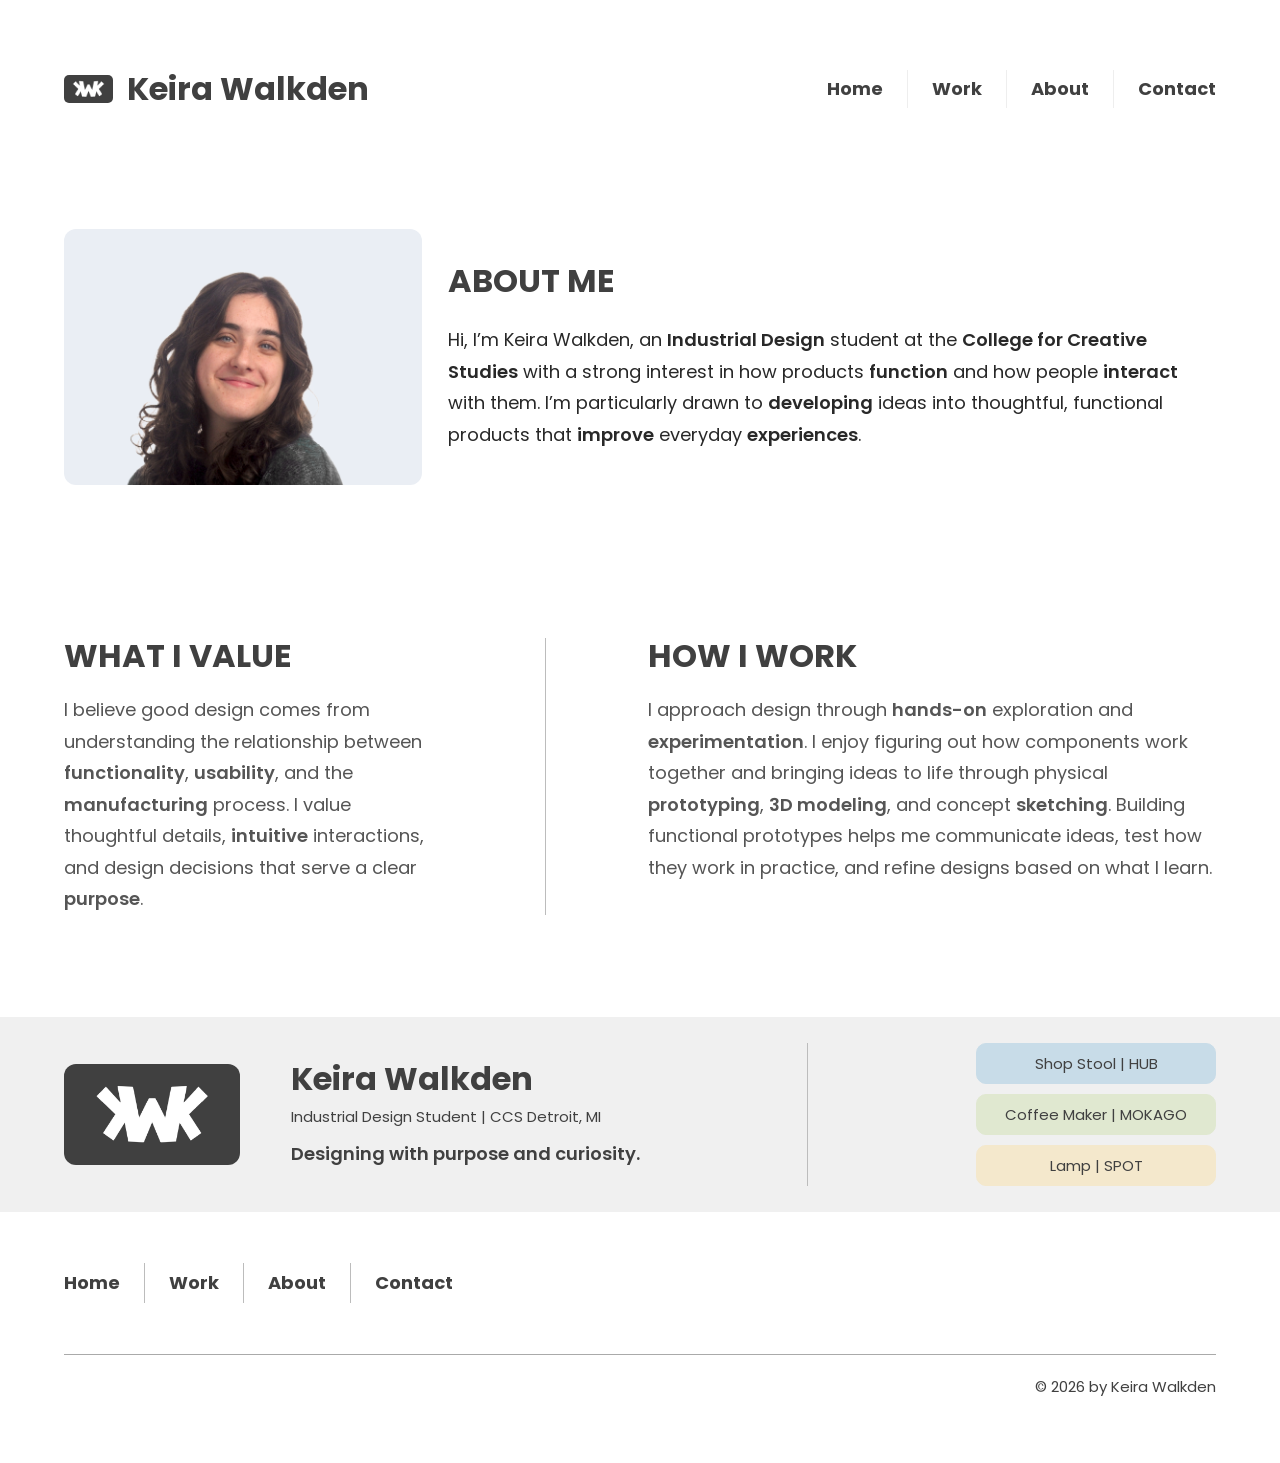
==== commit 61890b26: "final uniformity update 11/17/2026" ====
--- a/about.html
+++ b/about.html
@@ -1,2 +1,2 @@
 <!doctype html>
-<html lang="en"><head><meta charset="utf-8"><meta name="viewport" content="width=device-width,initial-scale=1"><title>About | Keira Walkden</title><meta name="description" content="Keira Walkden — Industrial Design student at CCS Detroit. Thoughtful products through hands-on experimentation and user-centered problem-solving."><link rel="stylesheet" href="styles.css"></head><body><a class="skip" href="#main">Skip to content</a><header><a class="brand" href="index.html"><img class="brand-logo" src="assets/keira-walkden-logo.webp" alt="" width="252" height="144"><span>Keira Walkden</span></a><nav aria-label="Main navigation"><a href="index.html">Home</a><a href="work.html">Work</a><a href="about.html">About</a><a href="contact.html">Contact</a></nav></header><main id="main"><section class="about"><img src="assets/headshot-transparent.png" alt="Keira Walkden" width="1040" height="1396"><div class="about-intro"><h1>About me</h1><p>Hi, I’m Keira Walkden, an <strong>Industrial Design</strong> student at the <strong>College for Creative Studies</strong> with a strong interest in how products <strong>function</strong> and how people <strong>interact</strong> with them. I’m particularly drawn to <strong>developing</strong> ideas into thoughtful, functional products that <strong>improve</strong> everyday <strong>experiences</strong>.</p></div></section><section class="about-details"><div><h2>What I value</h2><p>I believe good design comes from understanding the relationship between <strong>functionality</strong>, <strong>usability</strong>, and the <strong>manufacturing</strong> process. I value thoughtful details, <strong>intuitive</strong> interactions, and design decisions that serve a clear <strong>purpose</strong>.</p></div><div><h2>How I work</h2><p>I approach design through <strong>hands-on</strong> exploration and <strong>experimentation</strong>. I enjoy figuring out how components work together and bringing ideas to life through physical <strong>prototyping</strong>, <strong>3D modeling</strong>, and concept <strong>sketching</strong>. Building functional prototypes helps me communicate ideas, test how they work in practice, and refine designs based on what I learn.</p></div></section></main><footer><div class="footer-logo"><a href="index.html" aria-label="Keira Walkden home"><img src="assets/keira-walkden-logo-large.webp" alt="" width="630" height="360" loading="lazy"></a></div><div class="footer-identity"><h2>Keira Walkden</h2><p>Industrial Design Student | CCS Detroit, MI</p><h3>Designing with purpose and curiosity.</h3></div><div class="footer-divider" aria-hidden="true"></div><div class="footer-projects" aria-label="Projects"><a class="footer-project-button project-hub" href="hub-shopstool.html">Shop Stool | HUB</a><a class="footer-project-button project-mokago" href="mokago-coffeemaker.html">Coffee Maker | MOKAGO</a><a class="footer-project-button project-spot" href="spot-lamp.html">Lamp | SPOT</a></div><div class="footer-lower"><div class="footer-pages"><nav aria-label="Footer navigation"><a href="index.html">Home</a><a href="work.html">Work</a><a href="about.html">About</a><a href="contact.html">Contact</a></nav></div><div class="footer-bottom"><p>© 2026 by Keira Walkden</p></div></div></footer></body></html>+<html lang="en"><head><meta charset="utf-8"><meta name="viewport" content="width=device-width,initial-scale=1"><title>About | Keira Walkden</title><meta name="description" content="Keira Walkden — Industrial Design student at CCS Detroit. Thoughtful products through hands-on experimentation and user-centered problem-solving."><link rel="stylesheet" href="styles.css"></head><body><a class="skip" href="#main">Skip to content</a><header><a class="brand" href="index.html"><img class="brand-logo" src="assets/keira-walkden-logo.webp" alt="" width="252" height="144"><span>Keira Walkden</span></a><nav aria-label="Main navigation"><a href="index.html">Home</a><a href="work.html">Work</a><a href="about.html">About</a><a href="contact.html">Contact</a></nav></header><main id="main"><section class="about"><div class="portrait-card"><img src="assets/headshot-transparent.png" alt="Keira Walkden" width="1040" height="1396"></div><div class="about-intro"><h1>About me</h1><p>Hi, I’m Keira Walkden, an <strong>Industrial Design</strong> student at the <strong>College for Creative Studies</strong> with a strong interest in how products <strong>function</strong> and how people <strong>interact</strong> with them. I’m particularly drawn to <strong>developing</strong> ideas into thoughtful, functional products that <strong>improve</strong> everyday <strong>experiences</strong>.</p></div></section><section class="about-details"><div><h2>What I value</h2><p>I believe good design comes from understanding the relationship between <strong>functionality</strong>, <strong>usability</strong>, and the <strong>manufacturing</strong> process. I value thoughtful details, <strong>intuitive</strong> interactions, and design decisions that serve a clear <strong>purpose</strong>.</p></div><div><h2>How I work</h2><p>I approach design through <strong>hands-on</strong> exploration and <strong>experimentation</strong>. I enjoy figuring out how components work together and bringing ideas to life through physical <strong>prototyping</strong>, <strong>3D modeling</strong>, and concept <strong>sketching</strong>. Building functional prototypes helps me communicate ideas, test how they work in practice, and refine designs based on what I learn.</p></div></section></main><footer><div class="footer-logo"><a href="index.html" aria-label="Keira Walkden home"><img src="assets/keira-walkden-logo-large.webp" alt="" width="630" height="360" loading="lazy"></a></div><div class="footer-identity"><h2>Keira Walkden</h2><p>Industrial Design Student | CCS Detroit, MI</p><h3>Designing with purpose and curiosity.</h3></div><div class="footer-divider" aria-hidden="true"></div><div class="footer-projects" aria-label="Projects"><a class="footer-project-button project-hub" href="hub-shopstool.html">Shop Stool | HUB</a><a class="footer-project-button project-mokago" href="mokago-coffeemaker.html">Coffee Maker | MOKAGO</a><a class="footer-project-button project-spot" href="spot-lamp.html">Lamp | SPOT</a></div><div class="footer-lower"><div class="footer-pages"><nav aria-label="Footer navigation"><a href="index.html">Home</a><a href="work.html">Work</a><a href="about.html">About</a><a href="contact.html">Contact</a></nav></div><div class="footer-bottom"><p>© 2026 by Keira Walkden</p></div></div></footer></body></html>
--- a/styles.css
+++ b/styles.css
@@ -4,13 +4,25 @@
 
 :root{
   --page-gutter:max(5%,calc((100% - 1296px) / 2));
+  --grid-gap:clamp(28px,4vw,56px);
+  --section-space:calc(2 * var(--grid-gap));
   --footer-project-width:240px;
   --type-small:15px;
   --type-body:18px;
   --type-heading:clamp(24px,2.5vw,34px);
 }
 
-*{box-sizing:border-box}html{scroll-behavior:smooth}body{margin:0;color:#404040;background:white;font-family:Poppins,Arial,sans-serif;font-size:var(--type-body);line-height:1.55}a{color:inherit}header{padding:28px var(--page-gutter);display:flex;align-items:center;justify-content:space-between;gap:24px}.brand{font-size:var(--type-heading);font-weight:700;text-decoration:none}nav{display:flex;gap:0}nav a{padding:5px 24px;text-decoration:none;font-weight:700;border-right:1px solid #eee}nav a:hover{text-decoration:underline}header nav a:last-child{border-right:0;padding-right:0}main{padding-inline:var(--page-gutter)}section{padding-block:40px}h1,h2,h3,p{margin-top:0}h1,h2{text-transform:uppercase;line-height:1.12}h1,h2{font-size:var(--type-heading)}h3{font-size:var(--type-body)}h1,h2,h3,strong{font-weight:700}.hero{display:grid;grid-template-columns:40% 60%;align-items:center;padding-top:20px}.hero>img{width:100%;height:auto}.nameplate{background:#82272c;color:white;border-radius:3px;padding:24px 28px}.nameplate h1{margin:0;white-space:nowrap}.intro{padding:28px;margin:0}.section-title{text-align:center;margin-bottom:40px}.projects{display:grid;grid-template-columns:repeat(3,1fr);gap:32px}.project img{display:block;width:100%;height:auto;aspect-ratio:1;object-fit:cover;transition:opacity .2s}.project:hover img{opacity:.85}.project h3{margin-top:12px}.connect{text-align:center;padding-block:80px}.buttons{display:flex;justify-content:center;gap:16px;margin-top:22px}.buttons a{padding:9px 22px;border:1px solid;border-radius:10px;text-transform:uppercase;font-size:var(--type-small);text-decoration:none}.buttons a:hover{background:#404040;color:white}.contact-page{min-height:55vh;display:flex;flex-direction:column;align-items:center;justify-content:center}.center{text-align:center}.about{display:grid;grid-template-columns:40% 1fr;gap:60px;align-items:start}.about>img{width:100%;height:auto}.about h2{margin-top:36px}.project-intro{display:flex;flex-direction:column;gap:24px;align-items:flex-start;padding-top:70px;padding-bottom:65px}.project-intro p{margin-bottom:0}.project-intro>div:first-child>p{color:#555}.project-intro>p{max-width:900px;color:#555;line-height:1.75}.project-intro h1{margin-bottom:12px}.boards img{display:block;width:100%;height:auto}.boards a{display:block}.back{padding-block:35px}footer{background:#f0f0f0;padding:55px var(--page-gutter) 24px;display:grid;grid-template-columns:2fr 1fr 1.5fr;gap:35px}footer h2{text-transform:none}footer p,footer a{font-size:var(--type-small)}footer>div>a{display:block;margin-bottom:8px}footer .buttons{justify-content:flex-start}.footer-bottom{grid-column:1/-1;border-top:1px solid #aaa;padding-top:20px;display:flex;justify-content:space-between;align-items:center}.skip{position:absolute;left:10px;top:-60px;padding:12px;background:white}.skip:focus{top:10px;z-index:10}:focus-visible{outline:3px solid #82272c;outline-offset:5px}@media(max-width:760px){:root{--page-gutter:6%}header{flex-wrap:wrap;padding-block:20px}nav{flex-wrap:wrap}nav a{padding:6px 14px}header nav a:first-child{padding-left:0}.hero,.about,.project-intro{grid-template-columns:1fr;gap:24px}.hero>img{max-width:400px;justify-self:center}.intro{padding:24px 0}.projects{grid-template-columns:1fr;gap:28px}section{padding-block:30px}.about>img{max-width:350px;margin:auto}.project-intro{padding-top:35px}.connect{padding-block:60px}footer{grid-template-columns:1fr;gap:22px}.footer-bottom{display:block}footer nav a{padding-left:0;margin-right:15px}}@media(prefers-reduced-motion:reduce){html{scroll-behavior:auto}*{transition:none!important}}
+header,main,footer{padding-inline:var(--page-gutter)}
+main{display:grid;grid-template-columns:minmax(0,1fr);row-gap:var(--section-space);padding-bottom:var(--section-space)}
+main:has(> .contact-page:last-child){padding-bottom:var(--grid-gap)}
+.boards{display:grid;row-gap:var(--grid-gap)}
+.hero,.about,.projects,footer{gap:var(--grid-gap)}
+footer{row-gap:calc(var(--grid-gap) / 2)}
+@media(max-width:760px){
+  :root{--page-gutter:6%;--grid-gap:28px}
+}
+
+*{box-sizing:border-box}html{scroll-behavior:smooth}body{margin:0;color:#404040;background:white;font-family:Poppins,Arial,sans-serif;font-size:var(--type-body);line-height:1.55}a{color:inherit}header{padding-block:var(--page-gutter);display:flex;align-items:center;justify-content:space-between;gap:24px}.brand{font-size:var(--type-heading);font-weight:700;text-decoration:none}nav{display:flex;gap:0}nav a{padding:5px 24px;text-decoration:none;font-weight:700;border-right:1px solid #eee}nav a:hover{text-decoration:underline}header nav a:last-child{border-right:0;padding-right:0}h1,h2,h3,p{margin-top:0}h1,h2{text-transform:uppercase;line-height:1.12}h1,h2{font-size:var(--type-heading)}h3{font-size:var(--type-body)}h1,h2,h3,strong{font-weight:700}.hero{display:grid;grid-template-columns:40% 60%;align-items:center}.nameplate{background:#82272c;color:white;border-radius:3px;padding:24px 28px}.nameplate h1{margin:0;white-space:nowrap}.intro{padding:28px;margin:0}.projects{display:grid;grid-template-columns:repeat(3,1fr)}.project img{display:block;width:100%;height:auto;aspect-ratio:1;object-fit:cover;transition:opacity .2s}.project:hover img{opacity:.85}.project h3{margin:calc(var(--grid-gap) / 2) 0 0;font-weight:400}.buttons{display:flex;justify-content:flex-start;gap:16px;margin-top:22px}.buttons a{padding:9px 22px;border:1px solid;border-radius:10px;text-transform:uppercase;font-size:var(--type-small);text-align:center;text-decoration:none}.buttons a:hover{background:#404040;color:white}.contact-page{display:flex;flex-direction:column;align-items:flex-start}.about{display:grid;grid-template-columns:40% 1fr;align-items:start}.about h2{margin-top:36px}.project-intro{display:flex;flex-direction:column;gap:var(--grid-gap);align-items:flex-start}.project-intro p{margin-bottom:0}.project-intro>div:first-child>p{color:#555}.project-intro>p{max-width:900px;color:#555;line-height:1.75}.boards img{display:block;width:100%;height:auto}.boards a{display:block}.back{margin:0}footer{background:#f0f0f0;padding-block:calc(var(--grid-gap) / 2) var(--page-gutter);display:grid;grid-template-columns:2fr 1fr 1.5fr}footer h2{text-transform:none}footer p,footer a{font-size:var(--type-small)}footer>div>a{display:block;margin-bottom:8px}footer .buttons{justify-content:flex-start}.footer-bottom{grid-column:1/-1;border-top:1px solid #aaa;padding-top:20px;display:flex;justify-content:space-between;align-items:center}.skip{position:absolute;left:10px;top:-60px;padding:12px;background:white}.skip:focus{top:10px;z-index:10}:focus-visible{outline:3px solid #82272c;outline-offset:5px}@media(max-width:760px){header{flex-wrap:wrap}nav{flex-wrap:wrap}nav a{padding:6px 14px}header nav a:first-child{padding-left:0}.hero,.about{grid-template-columns:1fr}.intro{padding:24px 0}.projects{grid-template-columns:1fr}footer{grid-template-columns:1fr}.footer-bottom{display:block}footer nav a{padding-left:0;margin-right:15px}}@media(prefers-reduced-motion:reduce){html{scroll-behavior:auto}*{transition:none!important}}
 
 .project-download{max-width:100%}.project-download .buttons{justify-content:flex-start;margin-top:0}.project-download p{font-size:var(--type-small);margin:10px 0 0;color:#555}
 
@@ -19,22 +31,19 @@
 .project-hub{--project-color:#c8dce8}
 .project-mokago{--project-color:#e0e8d0}
 .project-spot{--project-color:#f4e8cc}
-.project-page .project-intro{padding-top:clamp(12px,2.25vw,28px)}
 .project-page .project-intro>div:first-child{width:100%}
 .project-page .project-intro>div:first-child>p{font-weight:600}
 .project-page .project-intro h1,
 .contact-page .contact-panel h1,
 .projects-title{position:relative;isolation:isolate;padding-block:12px}
-.project-page .project-intro h1{margin-bottom:22px}
+.project-page .project-intro h1{margin-bottom:calc(var(--grid-gap) / 2)}
 .project-page .project-intro h1::before{content:"";position:absolute;inset:0;z-index:-1;background:var(--project-color);box-shadow:0 0 0 100vmax var(--project-color);clip-path:inset(0 -100vmax)}
 .project-page .project-download .buttons a:focus-visible{outline-color:#404040}
 
 .brand{display:inline-flex;align-items:center;gap:14px}.brand-logo{display:block;width:49px;height:28px;object-fit:contain;border-radius:5px;flex-shrink:0}.brand span{white-space:nowrap}@media(max-width:760px){.brand{gap:12px}.brand-logo{width:45.5px;height:26px;border-radius:5px}}
 
 footer{grid-template-columns:2fr 1fr 1.5fr 1fr;align-items:start}
-.footer-pages nav{display:flex;flex-direction:column;align-items:flex-start;gap:8px}
-.footer-pages nav a{padding:0;border:0;margin:0;font-weight:400;text-decoration:underline}
-.footer-bottom{justify-content:flex-end}
+.footer-bottom{justify-content:flex-end;text-align:right}
 .footer-bottom p{margin-bottom:0}
 @media(max-width:1000px){footer{grid-template-columns:1fr 1fr}}
 @media(max-width:760px){footer{grid-template-columns:1fr}}
@@ -53,23 +62,16 @@
 
 footer{grid-template-columns:2fr 1fr 1.5fr}
 .footer-pages{grid-column:1/-1}
-.footer-pages nav{flex-direction:row;flex-wrap:wrap;gap:16px 32px}
-.footer-pages nav a{font-weight:700;text-decoration:none}
+.footer-pages nav{flex-wrap:wrap;align-items:flex-start}
 .footer-pages nav a:hover{text-decoration:underline}
 @media(max-width:1000px){footer{grid-template-columns:1fr 1fr}}
 @media(max-width:760px){footer{grid-template-columns:1fr}}
 
-.footer-pages nav{justify-content:center;gap:0}
-.footer-pages nav a{padding:5px 24px;border-right:1px solid #eee;margin:0}
-@media(max-width:760px){.footer-pages nav a{padding:6px 14px;margin:0}}
+footer{grid-template-columns:2fr 1.5fr 1fr}
+@media(max-width:1000px){footer{grid-template-columns:1fr 1fr}}
+@media(max-width:760px){footer{grid-template-columns:1fr}}
 
-footer{grid-template-columns:2fr 1.5fr 1fr}
-.footer-projects{justify-self:end;text-align:right}
-.footer-projects .footer-project-button{margin-left:auto}
-@media(max-width:1000px){footer{grid-template-columns:1fr 1fr}}
-@media(max-width:760px){footer{grid-template-columns:1fr}.footer-projects{justify-self:start;text-align:left}.footer-projects .footer-project-button{margin-left:0}}
-
-.footer-projects{width:100%;max-width:var(--footer-project-width);text-align:left}
+.footer-projects{width:100%;max-width:var(--footer-project-width);justify-self:start}
 .footer-projects .footer-project-button{width:100%;min-width:0;margin-left:0}
 
 footer{grid-template-columns:160px 1.4fr 1.4fr 1fr}
@@ -78,12 +80,11 @@
 @media(max-width:1100px){footer{grid-template-columns:1fr 1fr}}
 @media(max-width:760px){footer{grid-template-columns:1fr}}
 
-.footer-pages nav a{font-size:var(--type-body);padding:6px 30px;border-right:1px solid #bcbcbc}
+.footer-pages nav a{font-size:var(--type-body);padding:6px clamp(12px,2vw,24px);margin:0;border-right:1px solid #bcbcbc}
+.footer-pages nav a:first-child{padding-left:0}
 .footer-pages nav a:last-child{border-right:0}
-@media(max-width:760px){.footer-pages nav a{padding:6px 14px}}
 
-footer{padding-bottom:0}
-.footer-lower{grid-column:1/-1;display:grid;gap:28px;padding:24px 0;background:#fff;box-shadow:0 0 0 100vmax #fff;clip-path:inset(0 -100vmax)}
+.footer-lower{grid-column:1/-1;display:grid;gap:max(32px,var(--grid-gap));padding-top:max(32px,var(--grid-gap));background:#fff;box-shadow:0 0 0 100vmax #fff;clip-path:inset(0 -100vmax -100vmax)}
 
 footer{grid-template-columns:160px 1fr 200px}
 @media(max-width:1100px){footer{grid-template-columns:140px 1fr 180px}}
@@ -102,100 +103,89 @@
 .footer-logo,.footer-identity,.footer-projects{align-self:center}
 .footer-projects::before{display:none}
 .footer-divider{align-self:stretch;background:linear-gradient(to right,transparent calc(50% - .5px),#bcbcbc calc(50% - .5px),#bcbcbc calc(50% + .5px),transparent calc(50% + .5px));margin-bottom:10px}
-@media(max-width:1100px){footer{grid-template-columns:154px minmax(0,1fr) 1px var(--footer-project-width);gap:24px}.footer-logo a{width:154px}}
+@media(max-width:1100px){footer{grid-template-columns:154px minmax(0,1fr) 1px var(--footer-project-width)}.footer-logo a{width:154px}}
 @media(max-width:760px){footer{grid-template-columns:1fr}.footer-divider{display:none}}
 
-footer{row-gap:55px}
 .footer-projects .footer-project-button:last-child{margin-bottom:0}
 .footer-divider{margin-bottom:0}
-@media(max-width:1100px){footer{row-gap:55px}}
-@media(max-width:760px){footer{row-gap:32px;padding-top:32px}}
 
-.contact-page .email-button,.contact-page .buttons a{font-size:var(--type-body);padding:15px 28px;border-radius:12px}
-.contact-page .buttons{gap:20px;margin-top:24px}
-.contact-page .buttons a{min-width:160px;text-align:center}
-@media(max-width:760px){.contact-page .email-button,.contact-page .buttons a{padding:14px 20px}.contact-page .buttons{gap:16px}.contact-page .buttons a{min-width:130px}}
+.contact-panel .buttons a{font-size:var(--type-body);padding:15px 28px;border-radius:12px}
+.contact-panel .buttons{flex-wrap:wrap;gap:20px;margin-top:0}
+.contact-panel .email-button{text-transform:none}
+@media(max-width:760px){.contact-panel .buttons a{padding:14px 20px}.contact-panel .buttons{gap:16px}}
 
-.contact-panel{display:grid;width:max-content;max-width:100%;text-align:center}
-.contact-page .contact-panel h1{white-space:nowrap}
-.contact-panel .email-button{width:100%;text-align:center}
-.contact-page .contact-panel .buttons{display:grid;grid-template-columns:1fr 1fr;width:100%}
-.contact-page .contact-panel .buttons a{min-width:0;width:100%}
+.contact-panel{display:grid;row-gap:var(--grid-gap);width:100%}
+.contact-page .contact-panel h1{white-space:nowrap;margin-bottom:0}
 
 .contact-page .contact-panel h1::before{content:"";position:absolute;inset:0;z-index:-1;background:#f0f0f0;box-shadow:0 0 0 100vmax #f0f0f0;clip-path:inset(0 -100vmax)}
 
+.projects-title{margin-bottom:var(--grid-gap)}
 .projects-title::before{content:"";position:absolute;inset:0;z-index:-1;background:#f0f0f0;box-shadow:0 0 0 100vmax #f0f0f0;clip-path:inset(0 -100vmax)}
 
 .home-page .project img,.work-page .project img{border-radius:12px}
 
-.work-page .projects-title{margin-bottom:80px}
-.work-page .projects{column-gap:56px;row-gap:96px}
-.work-page .project h3{margin-top:24px}
-.work-page main>section{padding-bottom:100px}
-@media(max-width:760px){.work-page .projects-title{margin-bottom:64px}.work-page .projects{row-gap:80px}.work-page main>section{padding-bottom:80px}}
+.work-page .projects-subtitle{margin:0 0 var(--grid-gap)}
 
-.work-page .projects-title{margin-bottom:20px}.work-page .projects-subtitle{margin-top:0;margin-bottom:80px}@media(max-width:760px){.work-page .projects-subtitle{margin-bottom:64px}}
-
-.work-page .project h3{text-align:center;font-weight:400}
-
-.about>img{position:relative;z-index:1}
-.about-intro h1{position:relative;isolation:isolate;padding:22px 0;margin-top:0}
-.about-intro h1::before{content:"";position:absolute;inset:0;z-index:-1;background:#f0f0f0;box-shadow:0 0 0 100vmax #f0f0f0;clip-path:inset(0 -100vmax)}
+.portrait-card{
+  display:flex;
+  justify-content:center;
+  align-items:flex-end;
+  width:var(--portrait-width);
+  max-width:100%;
+  height:calc(var(--portrait-height) + 40px);
+  align-self:center;
+  padding:8px 10px 0;
+  background:color-mix(in srgb,var(--top-stripe-color) 70%,white);
+  border-radius:12px;
+  overflow:hidden;
+}
+.portrait-card img{
+  width:clamp(156px,20vw,250px);
+  max-width:100%;
+  height:var(--portrait-height);
+  object-fit:cover;
+  object-position:center top;
+}
+.about-intro h1{margin-bottom:calc(var(--grid-gap) / 2)}
 .about-details{
   display:grid;
   grid-template-columns:minmax(0,2fr) 1px minmax(0,3fr);
-  column-gap:clamp(52px,9vw,116px);
-  padding-block:20px 80px;
+  column-gap:calc(2 * var(--grid-gap));
 }
 .about-details::before{content:"";grid-column:2;grid-row:1;background:#bcbcbc}
 @media(max-width:760px){
-  .about-details{grid-template-columns:1fr;gap:28px;padding-block:0 60px}
+  .about-details{grid-template-columns:1fr;gap:var(--grid-gap)}
   .about-details::before{display:none}
-  .about-details>div+div{border-top:1px solid #bcbcbc;padding-top:28px}
+  .about-details>div+div{border-top:1px solid #bcbcbc;padding-top:var(--grid-gap)}
 }
-
-.about>img{background:transparent;border:0;border-radius:0;box-shadow:none;max-height:560px;object-fit:contain;object-position:center bottom}
 
 /* About page typography follows the project introduction hierarchy. */
 .about-intro p,.about-details p{line-height:1.75;color:#555}
 .about-intro strong,.about-details strong{font-weight:600}
 .about-details h2{margin-bottom:20px}
 
-/* Smaller floating portrait on the About page. */
-.about>img{width:60%;max-height:336px;justify-self:center}
-
 /* Center the About introduction beside the stationary portrait. */
 .about-intro{align-self:center}
-.about-intro>p:last-child{margin-bottom:0}
+.about-intro>p:last-child,.about-details p{margin-bottom:0}
 
-/* Extend the About stripe behind the full portrait and introduction. */
-.about{position:relative;isolation:isolate}
-.about::before{content:"";position:absolute;inset:36px 0 40px;z-index:-1;background:#f0f0f0;box-shadow:0 0 0 100vmax #f0f0f0;clip-path:inset(0 -100vmax)}
-.about-intro h1::before{display:none}
-@media(max-width:760px){.about::before{inset:26px 0 38px}}
-
-/* Bring the description closer without shifting the heading or portrait. */
-.about-intro>p:last-child{position:relative;top:-32px}
+.about,.home-page .hero{
+  --portrait-width:clamp(256px,28vw,376px);
+  --portrait-height:clamp(152px,calc(18vw - 8px),216px);
+  grid-template-columns:var(--portrait-width) minmax(0,1fr);
+  column-gap:calc(var(--grid-gap) / 2);
+  padding-block:var(--grid-gap);
+}
 
 /* Home page uses the same hierarchy and palette as the inner pages. */
-.home-page .hero{grid-template-columns:40% 1fr;gap:60px;padding-top:60px;padding-bottom:80px;position:relative;isolation:isolate}
-.home-page .hero::before{content:"";position:absolute;inset:56px 0 80px;z-index:-1;background:#f0f0f0;box-shadow:0 0 0 100vmax #f0f0f0;clip-path:inset(0 -100vmax)}
-.home-page .hero>img{width:60%;max-height:336px;object-fit:contain;justify-self:center;position:relative}
 .home-page .nameplate{background:transparent;color:#404040;padding:0;border-radius:0}
 .home-page .nameplate h1{white-space:normal;text-transform:none}
 .home-page .intro{padding:0;max-width:650px}
-.home-page .projects-title{margin-bottom:64px}
-.home-page .projects{column-gap:56px;row-gap:80px}
-.home-page .project h3{margin-top:24px;text-align:center;font-weight:400}
-.home-page .connect{padding-top:100px;padding-bottom:100px}
-@media(max-width:760px){.home-page .hero{grid-template-columns:1fr;gap:28px;padding-top:40px;padding-bottom:60px}.home-page .hero::before{inset:36px 0 68px}.home-page .hero>img{max-width:240px;max-height:300px}.home-page .hero>div{padding-bottom:24px}.home-page .connect{padding-block:70px}.home-page .projects-title{margin-bottom:48px}}
+@media(max-width:760px){.about,.home-page .hero{grid-template-columns:minmax(0,1fr)}}
 
 .footer-projects .footer-project-button{padding-left:10px;padding-right:10px}
 
 :root{--top-stripe-color:#e1e7ef}
-.home-page .hero::before,
 .work-page .projects-title::before,
-.about::before,
 main > .contact-page:first-child .contact-panel h1::before{
   background:var(--top-stripe-color);
   box-shadow:0 0 0 100vmax var(--top-stripe-color);
